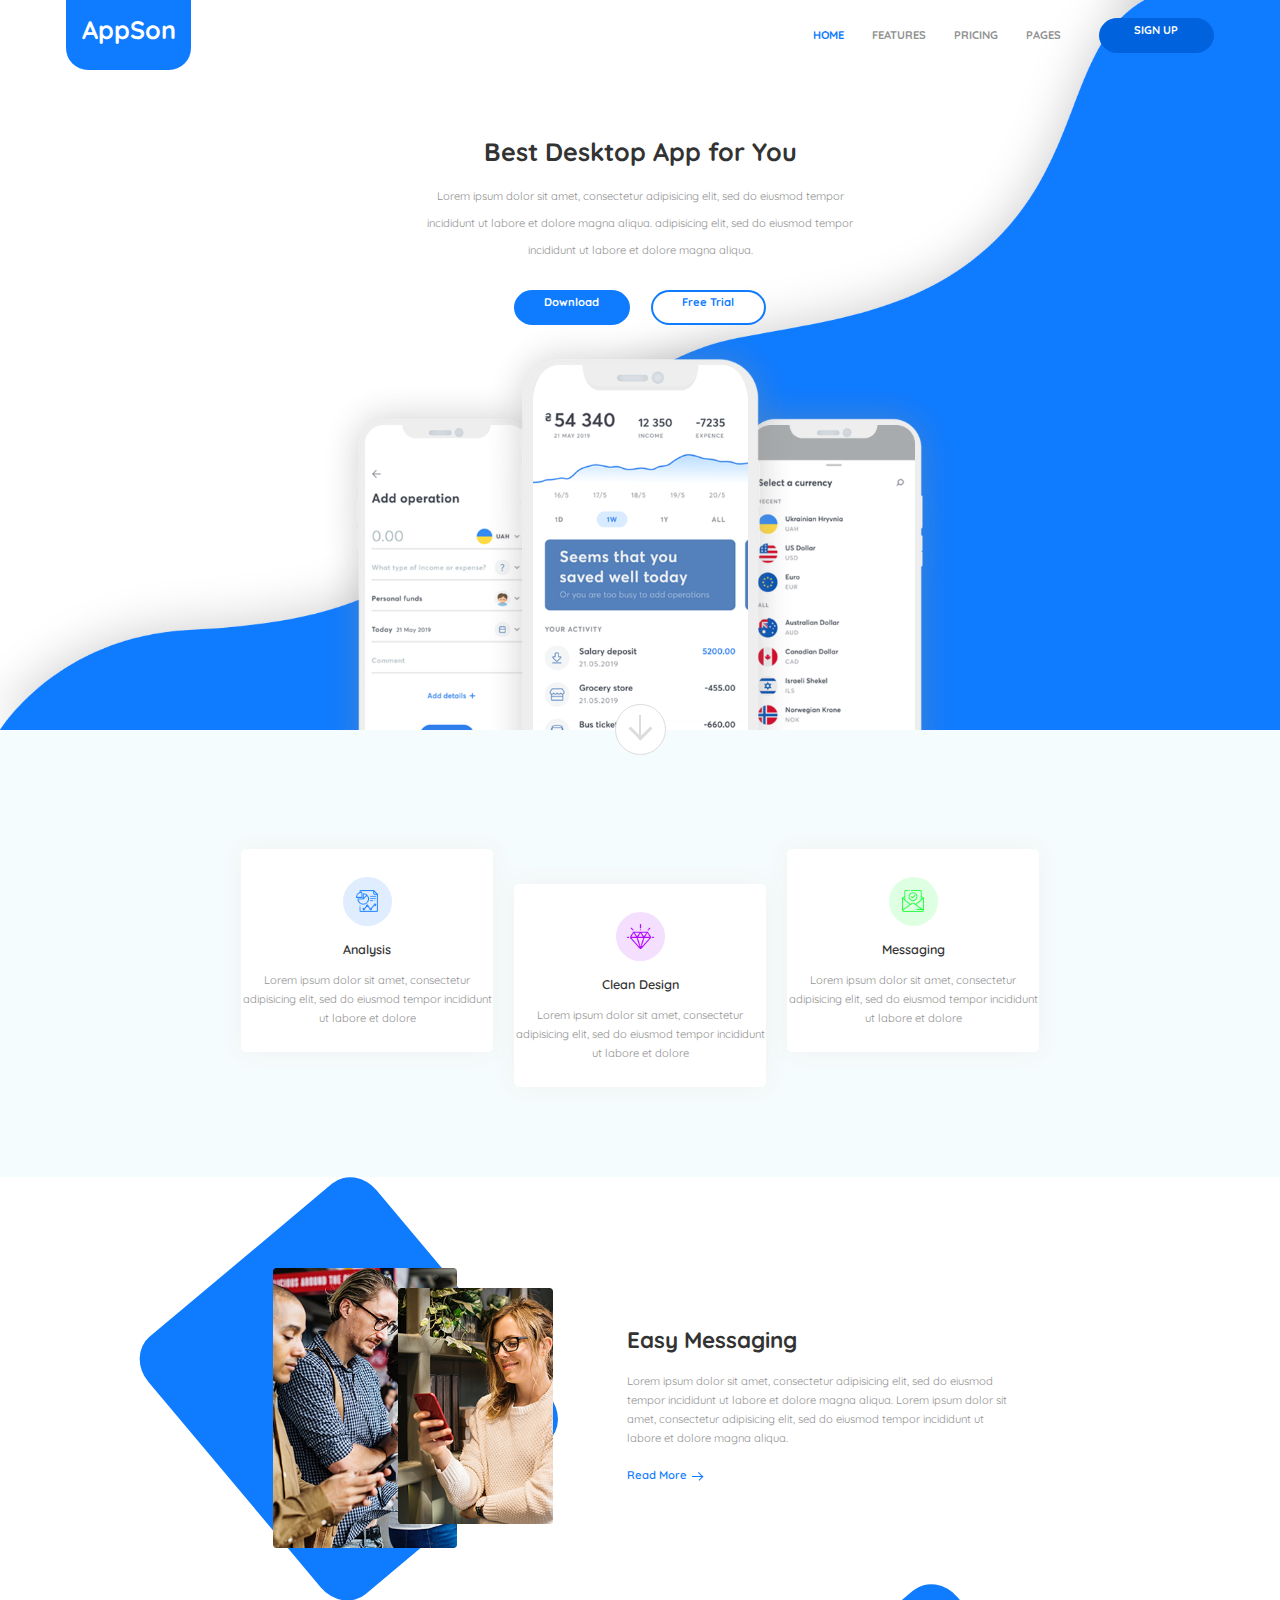
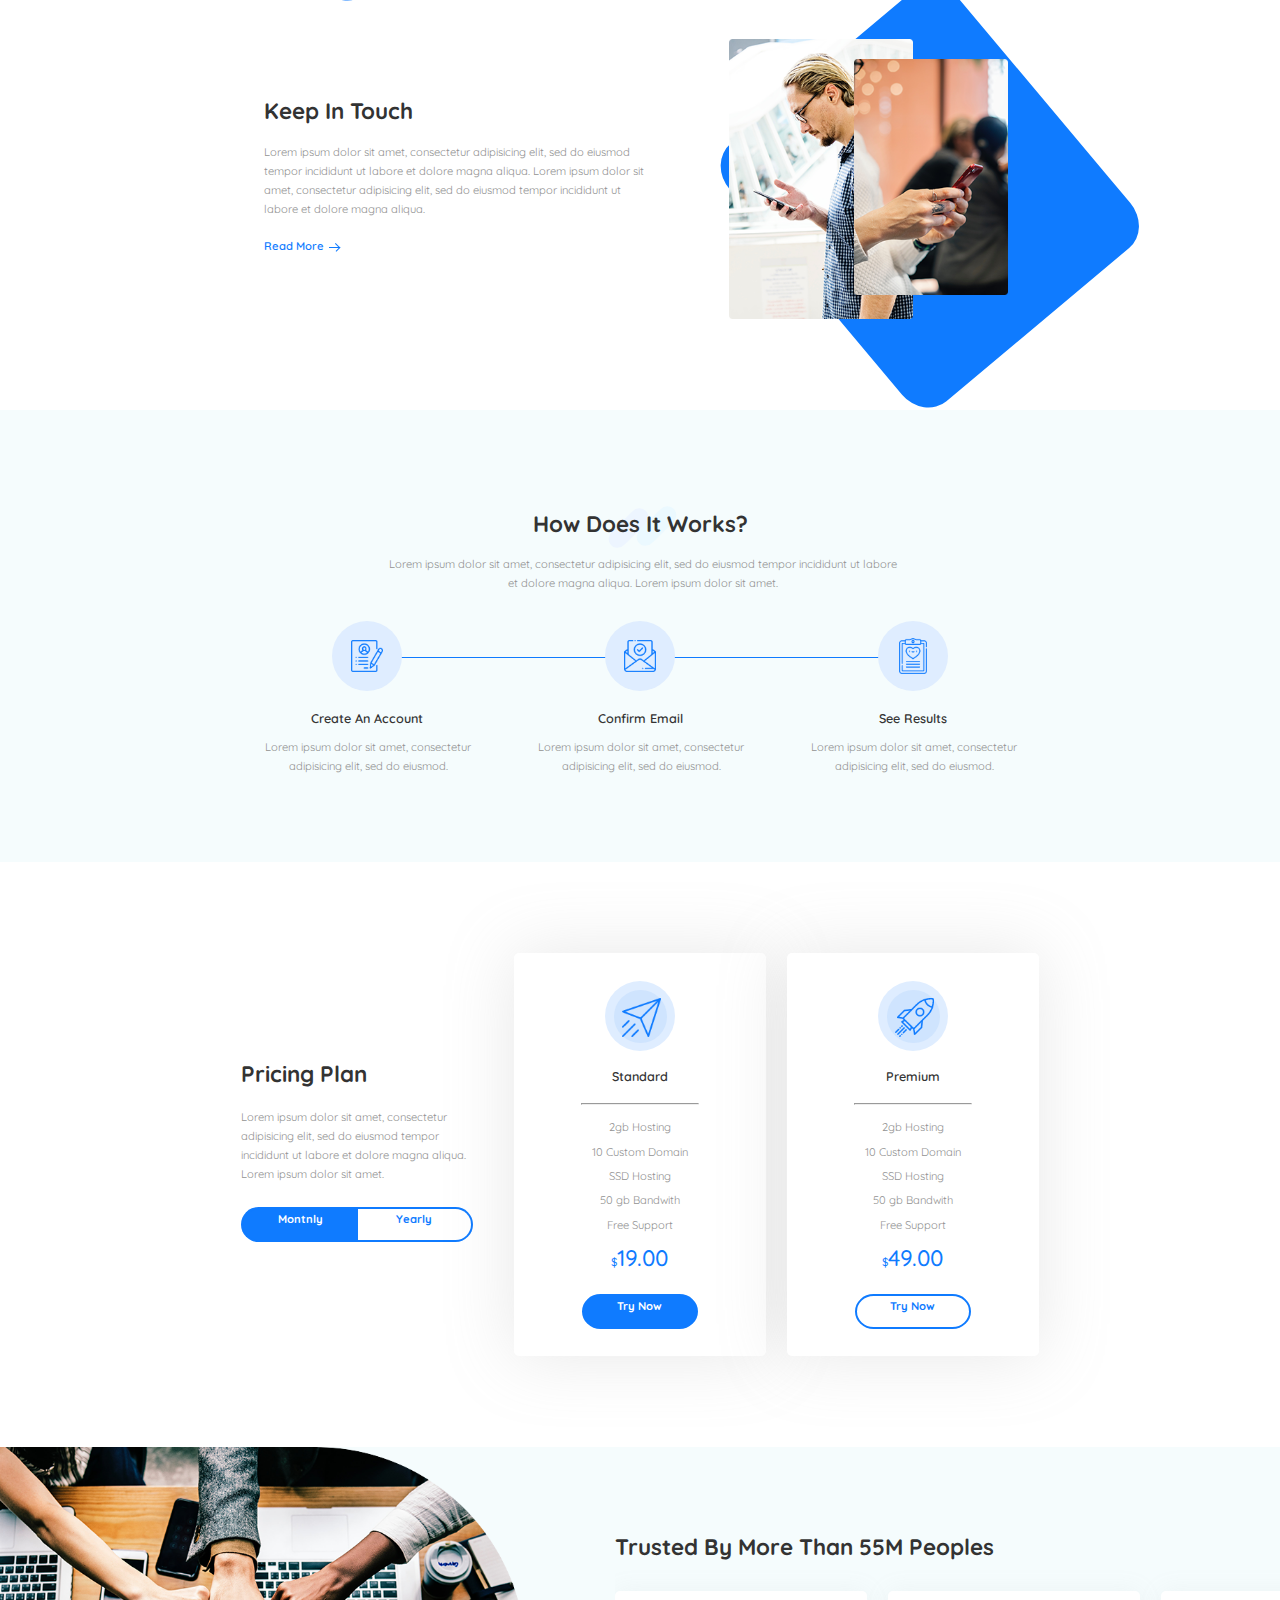
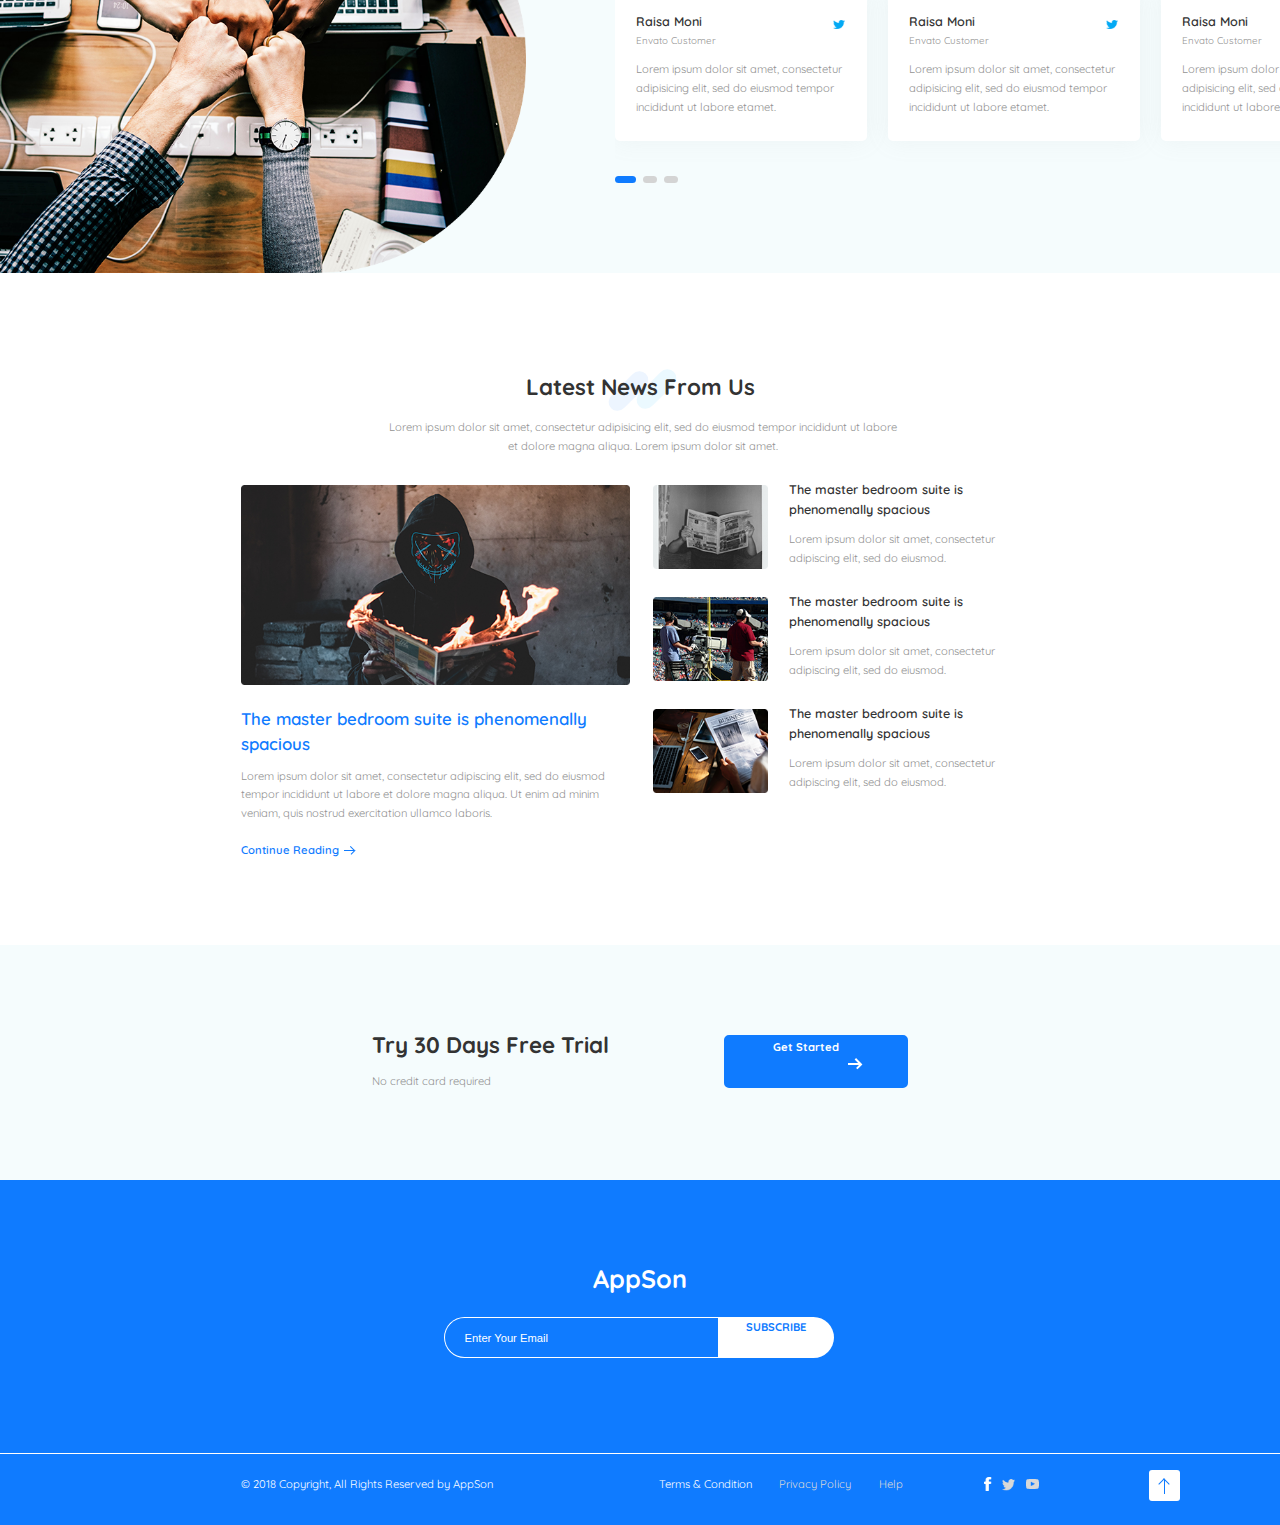
==== index.html @ 30187c16 "Исправил цвет активной ссылки в футере" ====
<!DOCTYPE html>
<html>
  <head>
    <meta charset="UTF-8">
    <title>AppSon</title>
    <meta name="viewport" content="width=device-width, initial-scale=1">
    <link href="https://fonts.googleapis.com/css?family=Quicksand&display=swap" rel="stylesheet">
    <link rel="stylesheet" type="text/css" href="./style/public/reset.css">
    <link rel="stylesheet" type="text/css" href="./style/public/btn.css">
    <link rel="stylesheet" type="text/css" href="./style/public/homepage.css">
  </head>
  <body>
    <div class="main-content">

      <nav class="m-menu">
        <a class="close-m-menu">&times;</a>
        <a class="m-menu-item" href="#top">Home</a>
        <a class="m-menu-item" href="#features">Features</a>
        <a class="m-menu-item" href="#pricing">Pricing</a>
        <a class="m-menu-item" href="./pages/right-sidebar-blog.html">Pages</a>
        <button class="btn btn_fill btn_dark">SIGN UP</button>
      </nav>

      <header class="page-header">
        <a name="top"></a>

        <section class="header-top">
          <div class="logo">
            <span class="logo__text">AppSon</span>
          </div>

          <div class="menu-wrapper">
            <nav class='menu'>
              <a href="#top" class="menu-item menu-item_active">Home</a>
              <a href="#features" class="menu-item">Features</a>
              <a href="#pricing" class="menu-item">Pricing</a>
              <a href="./pages/right-sidebar-blog.html" class="menu-item">Pages</a>
            </nav>
    
            <button class="btn btn_fill btn_dark">SIGN UP</button>
          </div>

          <a href="#" class="m-menu-link"><span class="menu-burger"></span></a>
        </section>

        <div class="header-content">
          <h2>Best Desktop App for You</h2>
          <p>
            Lorem ipsum dolor sit amet, consectetur adipisicing elit, sed do eiusmod tempor 
            incididunt ut labore et dolore magna aliqua. adipisicing elit, sed do eiusmod 
            tempor incididunt ut labore et dolore magna aliqua.
          </p>
          <div class="btn-wrapper">
            <button class="btn btn_fill">Download</button>
            <button class="btn">Free Trial</button>
          </div>
         
        </div>

        <div class="device-wrapper">
          <div class="device device-left">
            <div class="device-screen device-screen-left">
            </div>
          </div>

          <div class="device device-center">
            <div class="device-screen device-screen-center">
            </div>
          </div>
          
          <div class="device device-right">
            <div class="device-screen device-screen-right">
            </div>
          </div>
        </div>

        <div class="next-section-btn">
          <a href="#next-section">
            <div class="arrow"></div>
            <div class="arrow-down"></div>
          </a>
        </div>
      </header>

      <main>
        <section class="features">
          <a name="features"></a>
          <a name="next-section"></a>
          <div class="content-align features-wrapper">

            <div class="feature-item">
              <span class="feature-item-icon feature-item_icon1"></span>
              <h2 class="feature-item_header">Analysis</h2>
              <p>Lorem ipsum dolor sit amet, consectetur adipisicing elit, 
                sed do eiusmod tempor incididunt ut labore et dolore</p>
            </div>
            
            <div class="feature-item feature-item_center">
              <span class="feature-item-icon feature-item_icon2"></span>
              <h2 class="feature-item_header">Clean Design</h2>
              <p>Lorem ipsum dolor sit amet, consectetur adipisicing elit, 
                sed do eiusmod tempor incididunt ut labore et dolore</p>
            </div>

            <div class="feature-item">
              <span class="feature-item-icon feature-item_icon3"></span>
              <h2 class="feature-item_header">Messaging</h2>
              <p>Lorem ipsum dolor sit amet, consectetur adipisicing elit, 
                sed do eiusmod tempor incididunt ut labore et dolore</p>
            </div>
          </div>
        </section>

        <section class="about">
          <div class="about-wrapper">
            <div class="article-wrapper article-wrapper_right">
              <div class="app-screens">
                <div class="app-screens_background app-screens_background_top"></div>
                <img src="./assets/img/place_image1.png" alt="image" class="app-screens-img-big">
                <img src="./assets/img/place_image2.png" alt="image" class="app-screens-img-small">
              </div>

              <article class="about-item">
                <header><h2>Easy Messaging</h2></header>

                <section>
                  <p>
                    Lorem ipsum dolor sit amet, consectetur adipisicing elit, 
                    sed do eiusmod tempor incididunt ut labore et dolore magna 
                    aliqua. Lorem ipsum dolor sit amet, consectetur adipisicing 
                    elit, sed do eiusmod tempor incididunt ut labore et dolore magna aliqua.
                  </p>
                </section>

                <footer>
                  <a href="#" class="link">Read More<span class="link__arrow"></span>
                  </a>
                </footer>
              </article>
            </div>

            <div class="article-wrapper article-wrapper_left">
              <div class="app-screens">
                <div class="app-screens_background app-screens_background_bottom"></div>
                <img src="./assets/img/place_image3.png" alt="image" class="app-screens-img-big">
                <img src="./assets/img/place_image4.png" alt="image" class="app-screens-img-small">
              </div>

              <article class="about-item">
                <header><h2>Keep In Touch</h2></header>

                <section>
                  <p>
                    Lorem ipsum dolor sit amet, consectetur adipisicing elit, 
                    sed do eiusmod tempor incididunt ut labore et dolore magna 
                    aliqua. Lorem ipsum dolor sit amet, consectetur adipisicing 
                    elit, sed do eiusmod tempor incididunt ut labore et dolore magna aliqua.
                  </p>
                </section>

                <footer>
                  <a href="#" class="link">Read More<span class="link__arrow"></span>
                  </a>
                </footer>
              </article>

            </div>
          </div>
        </section>

        <section class="instruction">
          <div class="content-align instruction-wrapper">

            <div class="section-title">
              <div class="section-title-background section-title-background_left"></div>
              <div class="section-title-background section-title-background_right"></div>
              <h2>How Does It Works?</h2>
              <p>
                Lorem ipsum dolor sit amet, consectetur adipisicing elit, 
                sed do eiusmod tempor incididunt ut labore et dolore magna aliqua. Lorem ipsum dolor sit amet.
              </p>
            </div>

            <div class="instruction-item-wrapper">
              <div class="instruction_horizontal-line"></div>

              <div class="instruction-item">
                <div class="instruction-item-icon instruction-item_icon1"></div>
                <h2 class="instruction-item_header">Create An Account</h2>
                <p>Lorem ipsum dolor sit amet, consectetur adipisicing elit, sed do eiusmod.</p>
              </div>

              <div class="instruction-item">
                <div class="instruction-item-icon instruction-item_icon2"></div>
                <h2 class="instruction-item_header">Confirm Email</h2>
                <p>Lorem ipsum dolor sit amet, consectetur adipisicing elit, sed do eiusmod.</p>
              </div>

              <div class="instruction-item">
                <div class="instruction-item-icon instruction-item_icon3"></div>
                <h2 class="instruction-item_header">See Results</h2>
                <p>Lorem ipsum dolor sit amet, consectetur adipisicing elit, sed do eiusmod.</p>
              </div>
            </div>

          </div>
        </section>

        <section class="pricing">
          <a name="pricing"></a>
          <div class="content-align pricing-wrapper">
            
            <div class="pricing-plan">
              <h2>Pricing Plan</h2>
              <p>
                Lorem ipsum dolor sit amet, consectetur adipisicing elit, 
                sed do eiusmod tempor incididunt ut labore et dolore magna aliqua. 
                Lorem ipsum dolor sit amet.
              </p>
              <div class="pricing-plan__btn-wrapper">
              <button class="btn btn_fill pricing-plan__btn-left">Montnly</button>
              <button class="btn pricing-plan__btn-right">Yearly</button>
              </div>
            </div>

            <article class="pricing-card">
              <header class="pricing-card__wrapper">
                <div class="pricing-card__icon-wrapper">
                  <div class="pricing-card__icon pricing-card__icon_big"></div>
                  <div class="pricing-card__icon pricing-card__icon_small"></div>
                  <img src="./assets/img/pricing-icon1.png" alt="Standard" class="pricing-card__icon-img">
                </div>
  
                <h2>Standard</h2>
              </header>

              <hr class="pricing-card__horizontal">

              <section class="pricing-card__wrapper">
                <ul class="pricing-card__service">
                  <li>2gb Hosting</li>
                  <li>10 Custom Domain</li>
                  <li>SSD Hosting</li>
                  <li>50 gb Bandwith</li>
                  <li>Free Support</li>
                </ul>
  
                <div class="pricing-card__wrapper_buy">
                  <span class="price"><span class="currency">$</span>19.00</span>
  
                  <button class="btn btn_fill">Try Now</button>
                </div>
              </section>
            </article>

            <article class="pricing-card">
              <header class="pricing-card__wrapper">
                <div class="pricing-card__icon-wrapper">
                  <div class="pricing-card__icon pricing-card__icon_big"></div>
                  <div class="pricing-card__icon pricing-card__icon_small"></div>
                  <img src="./assets/img/pricing-icon2.png" alt="premium" class="pricing-card__icon-img">
                </div>
  
                <h2>Premium</h2>
              </header>

              <hr class="pricing-card__horizontal">

              <section class="pricing-card__wrapper">
                <ul class="pricing-card__service">
                  <li>2gb Hosting</li>
                  <li>10 Custom Domain</li>
                  <li>SSD Hosting</li>
                  <li>50 gb Bandwith</li>
                  <li>Free Support</li>
                </ul>
  
                <div class="pricing-card__wrapper_buy">
                  <span class="price"><span class="currency">$</span>49.00</span>
  
                  <button class="btn">Try Now</button>
                </div>
              </section>
              
            </article>

          </div>
        </section>


        <section class="testimonials">
          <img src="./assets/img/testimonials-img.png" alt="place-image" class="testimonials__img">
          <div class="testimonials-wrapper">
            
            <h2 class="testimonials__header">Trusted By More Than 55M Peoples</h2>
            
            <div class="testimonials__review">
              <div class="review-item">
                <img src="./assets/img/Twitter_icon.png" alt="twitter" class="review-item__icon">
                <h3 class="review-item__header">Raisa Moni</h3>
                <span class="review-item__sub-header">Envato Customer</span>
                <p>
                  Lorem ipsum dolor sit amet, consectetur adipisicing elit, 
                  sed do eiusmod tempor incididunt ut labore etamet.
                </p>
              </div>

              <div class="review-item">
                <img src="./assets/img/Twitter_icon.png" alt="twitter" class="review-item__icon">
                <h3 class="review-item__header">Raisa Moni</h3>
                <span class="review-item__sub-header">Envato Customer</span>
                <p>
                  Lorem ipsum dolor sit amet, consectetur adipisicing elit, 
                  sed do eiusmod tempor incididunt ut labore etamet.
                </p>
              </div>

              <div class="review-item">
                <img src="./assets/img/Twitter_icon.png" alt="twitter" class="review-item__icon">
                <h3 class="review-item__header">Raisa Moni</h3>
                <span class="review-item__sub-header">Envato Customer</span>
                <p>
                  Lorem ipsum dolor sit amet, consectetur adipisicing elit, 
                  sed do eiusmod tempor incididunt ut labore etamet.
                </p>
              </div>

            </div>

            <div class="testimonials__pagination">
              <a href="#" class="pagination-item pagination-item_active"></a>
              <a href="#" class="pagination-item"></a>
              <a href="#" class="pagination-item"></a>
            </div>
          </div>
        </section>
        
        <section class="lastest-news">
          <a name="lastest-news"></a>
          <div class="content-align lastest-news__wrapper">
            <div class="section-title">
              <div class="section-title-background section-title-background_left"></div>
              <div class="section-title-background section-title-background_right"></div>
              <h2>Latest News From Us</h2>
              <p>
                Lorem ipsum dolor sit amet, consectetur adipisicing elit, sed do 
                eiusmod tempor incididunt ut labore et dolore magna aliqua. 
                Lorem ipsum dolor sit amet.
              </p>
            </div>

            <div class="posts">
              <div class="posts__main">
                <article class="post post_big">
                  <img src="./assets/img/homepage-post-1.png" alt="post-image" class="post__preview-big">

                  <header class="post__header post__header_big ">
                    <h2>The master bedroom suite is phenomenally
                      spacious</h2>
                  </header>

                  <section class="post__main-content">
                    <p>
                      Lorem ipsum dolor sit amet, consectetur adipiscing elit, sed do 
                      eiusmod tempor incididunt ut labore et dolore magna aliqua. 
                      Ut enim ad minim veniam, quis nostrud exercitation ullamco laboris.
                    </p>
                  </section>
                  
                  <footer>
                    <a href="#" class="link">
                      Continue Reading
                      <span class="link__arrow"></span>
                    </a>
                  </footer>
                </article>
              </div>

              <div class="posts__side">
                <article class="post post_small">
                  <img src="./assets/img/homepage-post-2.png" alt="post-image" class="post__preview">

                  <div class="post__text-wrapper">
                    <header class="post__header">
                      <h2 class="post__header">The master bedroom suite is phenomenally
                        spacious</h2>
                    </header>
  
                    <section class="post__main-content">
                      <p>
                        Lorem ipsum dolor sit amet, consectetur adipiscing elit, sed do eiusmod.
                      </p>
                    </section>
                  </div>
                </article>
                
                <article class="post post_small">
                  <img src="./assets/img/homepage-post-3.png" alt="post-image" class="post__preview">

                  <div class="post__text-wrapper">
                    <header class="post__header">
                      <h2 class="post__header">The master bedroom suite is phenomenally
                        spacious</h2>
                    </header>
  
                    <section class="post__main-content">
                      <p>
                        Lorem ipsum dolor sit amet, consectetur adipiscing elit, sed do eiusmod.
                      </p>
                    </section>
                  </div>
                </article>

                <article class="post post_small">
                  <img src="./assets/img/homepage-post-4.png" alt="post-image" class="post__preview">

                  <div class="post__text-wrapper">
                    <header class="post__header">
                      <h2 class="post__header">The master bedroom suite is phenomenally
                        spacious</h2>
                    </header>
  
                    <section class="post__main-content">
                      <p>
                        Lorem ipsum dolor sit amet, consectetur adipiscing elit, sed do eiusmod.
                      </p>
                    </section>
                  </div>
                </article>
              </div>

            </div>
          </div>
        </section>

        <section class="free-trial">
          <div class="content-align free-trial__wrapper">
            <div class="text-content">
              <h2>Try 30 Days Free Trial</h2>
              <span>No credit card required</span>
            </div>

            <button class="btn btn_fill btn_rectangle">
              <a href="#" class="link link_white">
                Get Started
                <span class="link__arrow link__arrow_white"></span>
              </a>
            </button>
          </div>
        </section>
      </main>

      <div class="page-footer">
        <div class="content-align page-footer__wrapper">
          <div class="logo">AppSon</div>
        
          <form action="mailto:vlad@htmlbook.ru" enctype="text/plain" method="post" name="subscribe" class="subscribe">
            <input type="text" class="subscribe__email" placeholder="Enter Your Email">
            <button class="btn subscribe__btn">SUBSCRIBE</button>
          </form>         
        </div>
      </div>

      <footer class="footer">
        <div class="content-align footer__wrapper">
          <div class="copyright__wrapper"><span class="copyright">© 2018 Copyright, All Rights Reserved by AppSon</span></div>
          <nav class="footer__nav">
            <a href="#" class="footer__nav-item footer__nav-item_active">Terms & Condition</a>
            <a href="#" class="footer__nav-item">Privacy Policy</a>
            <a href="./pages/FAQ.html" class="footer__nav-item">Help</a>
          </nav>
          <div class="social-media">
            <a href="https://www.facebook.com/" class="social-media__link social-media__link-fb" target="_blank"></a>
            <a href="https://twitter.com/" class="social-media__link social-media__link-tw" target="_blank"></a>
            <a href="http://www.youtube.com/" class="social-media__link social-media__link-yt" target="_blank"></a>
          </div>
        </div>
      </footer>

      <div class="scroll">
        <a href="#top">
          <div class="scroll__arrow"></div>
            <div class="scroll__arrow_top"></div>
        </a>
      </div>

    </div>

    <script src="./scripts/m-menu.js"></script>
  </body>
</html>
---- style/public/btn.css ----
.btn {
  display: flex;
  justify-content: center;
  width: 16.5rem;
  height: 5rem;
  border-radius: 16%/50%;
  border: 2px solid #0f7bff;
  color: #0f7bff;
  font-family: "Quicksand", sans-serif;
  font-size: 1.6rem;
  font-weight: 700;
  line-height: 2.7rem;
  background-color: #fff;
  cursor: pointer;
}
.btn_fill {
  background-color: #0f7bff;
  color: #ffffff;
}
.btn_dark {
  border-color: #0063dd;
  background-color: #0063dd;
}
.btn_rectangle {
  width: 26.3rem;
  height: 7.6rem;
  border-radius: 5px;
}
.btn:hover {
  opacity: 0.8;
}
.btn:active {
  opacity: 0.5;
}

/*# sourceMappingURL=btn.css.map */
---- style/public/homepage.css ----
html {
  font-size: 8px;
}

a {
  text-decoration: none;
}
a:hover {
  opacity: 0.8;
}
a:active {
  opacity: 0.5;
}

.main-content {
  position: relative;
  width: 100%;
  overflow: hidden;
  font-family: "Quicksand", sans-serif;
  font-size: 1.6rem;
  font-weight: 400;
  line-height: 2.7rem;
  color: #929292;
}

.content-wrapper {
  width: 1150px;
}

.page-header {
  position: relative;
  display: flex;
  flex-direction: column;
  align-items: center;
  height: 104.3rem;
  background-color: #f5fcfd;
  background: url(../../assets/img/Shape_1.png) no-repeat;
  background-size: cover;
}

.content-align {
  max-width: 114rem;
  width: 100%;
  margin: 0 auto;
}

.link {
  position: relative;
  color: #0f7bff;
  font-size: 1.6rem;
  font-weight: 600;
}
.link_white {
  font-weight: 700;
  color: #ffffff;
  margin-right: 3rem;
}
.link__arrow {
  display: block;
  position: absolute;
  top: 55%;
  right: -2.2rem;
  width: 1.5rem;
  height: 1px;
  background-color: #0f7bff;
}
.link__arrow:before {
  content: "";
  display: block;
  position: absolute;
  top: 0;
  right: 0;
  width: 0.8rem;
  height: 1px;
  background-color: #0f7bff;
  transform: rotate(-45deg);
  transform-origin: 100% 0%;
}
.link__arrow:after {
  content: "";
  display: block;
  position: absolute;
  top: 0;
  right: 0;
  width: 0.8rem;
  height: 1px;
  background-color: #0f7bff;
  transform: rotate(45deg);
  transform-origin: 100% 0%;
}
.link__arrow_white {
  top: 53%;
  right: -3.2rem;
  width: 1.9rem;
  height: 1.5px;
  background-color: #fff;
}
.link__arrow_white:before {
  width: 1rem;
  height: 1.5px;
  background-color: #fff;
}
.link__arrow_white:after {
  width: 1rem;
  height: 1.5px;
  background-color: #fff;
}
.link__arrow a:hover .arrow1,
.link__arrow a:hover .arrow1:before,
.link__arrow a:hover .arrow1:after {
  opacity: 0.8;
}

.section-title {
  position: relative;
  z-index: 0;
  max-width: 73.1rem;
  width: 100%;
  min-height: 12.6rem;
  height: 100%;
  text-align: center;
}
.section-title-background {
  position: absolute;
  z-index: -1;
  width: 7rem;
  height: 2.6rem;
  transform: rotate(-45deg);
  border-radius: 20%/50%;
}
.section-title-background_left {
  background-color: #edf5ff;
  top: 23%;
  left: 43%;
}
.section-title-background_right {
  background-color: #ebf9ff;
  top: 20%;
  right: 42%;
}
.section-title h2 {
  font-size: 3.2rem;
  font-weight: 700;
  line-height: 3.6rem;
  color: #333333;
  margin-top: 2.1rem;
  margin-bottom: 2.5rem;
}
.section-title p {
  width: 101%;
}

.next-section-btn {
  position: absolute;
  bottom: -3.5rem;
  width: 7rem;
  height: 7rem;
  border: 1px solid #dcdcdc;
  border-radius: 50%;
  background-color: #fff;
  z-index: 2;
}
.next-section-btn a {
  display: flex;
  flex-direction: column;
  justify-content: center;
  align-items: center;
}
.next-section-btn .arrow {
  width: 0.3rem;
  height: 3.7rem;
  background-color: #dcdcdc;
  position: relative;
  top: 10px;
}
.next-section-btn .arrow-down {
  position: relative;
  top: -10px;
  border: solid #dcdcdc;
  width: 2rem;
  height: 2rem;
  border-width: 0 3px 3px 0;
  transform: rotate(45deg);
  -webkit-transform: rotate(45deg);
}

.m-menu {
  position: fixed;
  z-index: 99;
  top: 0;
  right: 0;
  height: 100vh;
  width: 100vw;
  display: flex;
  flex-direction: column;
  justify-content: center;
  align-items: center;
  background: linear-gradient(to top, #0f7bff, #eeeeee);
  -webkit-transition: 0.2s;
  -o-transition: 0.2s;
  transition: 0.2s;
  -webkit-transform: translateX(100%);
  -ms-transform: translateX(100%);
  -o-transform: translateX(100%);
  transform: translateX(100%);
}
.m-menu-item {
  font-size: 3rem;
  margin-bottom: 2rem;
  color: #0f7bff;
}
.m-menu_active {
  -webkit-transform: translateX(0%);
  -ms-transform: translateX(0%);
  -o-transform: translateX(0%);
  transform: translateX(0%);
}

.close-m-menu {
  position: fixed;
  top: 10%;
  right: 10%;
  font-weight: bold;
  font-size: 3.6rem;
  color: #000;
}

.close-m-menu:hover {
  cursor: pointer;
}

.m-menu-link {
  display: none;
  position: relative;
  width: 50px;
  height: 50px;
}

.menu-burger {
  position: absolute;
  top: 50%;
  left: 50%;
  margin-top: -1px;
  margin-left: -10px;
  width: 20px;
  height: 2px;
  background-color: #0f7bff;
}
.menu-burger::before, .menu-burger::after {
  position: absolute;
  top: 50%;
  left: 50%;
  margin-top: -1px;
  margin-left: -10px;
  width: 20px;
  height: 2px;
  background-color: #0f7bff;
}
.menu-burger::before {
  content: "";
  transform: translateY(-5px);
}
.menu-burger::after {
  content: "";
  transform: translateY(5px);
}

.scroll {
  position: absolute;
  bottom: 0.5%;
  right: 7.8%;
  width: 4.5rem;
  height: 4.5rem;
  background-color: #fff;
  border-radius: 3px;
}
.scroll a {
  display: flex;
  flex-direction: column;
  justify-content: center;
  align-items: center;
}
.scroll__arrow {
  width: 0.2rem;
  height: 2rem;
  background-color: #dcdcdc;
  position: relative;
  top: 1.5rem;
  background-color: #0f7bff;
}
.scroll__arrow_top {
  position: relative;
  top: -0.5rem;
  border: 1px solid #0f7bff;
  width: 1rem;
  height: 1rem;
  border-width: 0 0.2rem 0.2rem 0;
  transform: rotate(225deg);
  -webkit-transform: rotate(225deg);
}

.header-top {
  display: flex;
  justify-content: space-between;
  align-items: center;
  max-width: 164rem;
  width: 100%;
  height: 10rem;
}
.header-top .logo {
  box-sizing: border-box;
  width: 17.9rem;
  height: 10rem;
  border-radius: 0 0 22px 22px;
  background-color: #0f7bff;
  text-align: center;
  padding-top: 3.2rem;
}
.header-top .logo__text {
  font-size: 3.6rem;
  font-weight: 700;
  line-height: 2.4rem;
  color: #feffff;
}
.header-top .menu {
  display: flex;
  justify-content: space-between;
  width: 35.3rem;
}
.header-top .menu-wrapper {
  display: flex;
  justify-content: space-between;
  align-items: center;
  width: 57.3rem;
  text-transform: uppercase;
}
.header-top .menu-item {
  margin-right: 4rem;
  font-weight: 700;
  line-height: 27px;
  color: #929292;
}
.header-top .menu-item_active {
  color: #0f7bff;
}
.header-top .menu-item:hover {
  border-bottom: 2px solid #0f7bff;
}
.header-top .menu-item:active {
  color: #0f7bff;
}
.header-content {
  margin-top: 10.6rem;
  width: 61.1rem;
  height: 22.3rem;
  text-align: center;
}
.header-content h2 {
  font-size: 3.6rem;
  font-weight: 700;
  color: #333333;
  line-height: 2.4rem;
}
.header-content p {
  margin: 3.2rem 0 3.7rem;
  color: #929292;
  line-height: 27px;
}
.header-content .btn-wrapper {
  display: flex;
  width: 36rem;
  margin: 0 auto;
}
.header-content button:first-child {
  margin-right: 3rem;
}

.device {
  width: 35.8rem;
  height: 49.6rem;
  background-color: transparent;
  background-repeat: no-repeat;
  background-size: cover;
}
.device-wrapper {
  position: relative;
  display: flex;
  justify-content: center;
  align-items: flex-end;
  height: 53.5rem;
  display: flex;
  width: 90rem;
  margin-top: 8rem;
}
.device-left {
  background-image: url(../../assets/img/device-small.png);
  position: absolute;
  bottom: 0;
  left: -0.6rem;
}
.device-center {
  width: 44.5rem;
  height: 109%;
  z-index: 2;
  background-image: url(../../assets/img/device.png);
}
.device-right {
  background-image: url(../../assets/img/device-small.png);
  position: absolute;
  bottom: 0;
  right: -0.6rem;
}
.device-screen {
  width: 100%;
  height: 100%;
  background-repeat: no-repeat;
  background-position: 50% 6rem;
  background-size: 65%;
}
.device-screen-left {
  background-image: url(../../assets/img/Place_screen-small-left.png);
}
.device-screen-center {
  background-image: url(../../assets/img/Place_Your_screen-center.png);
  background-size: 69%;
}
.device-screen-right {
  background-image: url(../../assets/img/Place_your_screen-rigth.png);
}

.features {
  height: 63rem;
  background-color: #f5fcfd;
  border: solid transparent;
}
.features-wrapper {
  display: flex;
  justify-content: space-between;
  align-items: flex-start;
  height: 34rem;
  margin-top: 16.5rem;
  margin-bottom: 13rem;
}
.features .feature-item {
  display: flex;
  flex-direction: column;
  align-items: center;
  width: 36rem;
  height: 29rem;
  box-shadow: 0 0 25px #f0f0f0;
  border-radius: 5px;
  background-color: #ffffff;
  text-align: center;
}
.features .feature-item-icon {
  width: 7rem;
  height: 7rem;
  margin-top: 4rem;
  margin-bottom: 2rem;
  border-radius: 50%;
  background-size: 45%;
  background-repeat: no-repeat;
  background-position: center;
}
.features .feature-item_icon1 {
  background-color: #dfedff;
  background-image: url(../../assets/img/feature-icon1.png);
}
.features .feature-item_icon2 {
  background-color: #f5dfff;
  background-image: url(../../assets/img/feature-icon2.png);
  background-size: 55%;
}
.features .feature-item_icon3 {
  background-color: #dfffe3;
  background-image: url(../../assets/img/feature-icon3.png);
}
.features .feature-item_header {
  margin-bottom: 1.8rem;
  font-weight: 600;
  font-size: 1.8rem;
  color: #333333;
  line-height: 2.7rem;
}
.features .feature-item_center {
  align-self: flex-end;
}

.about {
  height: 119rem;
  display: flex;
  align-items: center;
  justify-content: center;
}
.about-wrapper {
  display: flex;
  flex-direction: column;
  justify-content: space-between;
  width: 112.9rem;
  height: 93rem;
  margin-left: 39rem;
  margin-right: 40.1rem;
}
.about .article-wrapper {
  display: flex;
  justify-content: space-between;
  align-items: flex-start;
  width: 105rem;
  height: 40rem;
}
.about .article-wrapper_right {
  align-self: flex-end;
}
.about .article-wrapper_left {
  flex-direction: row-reverse;
  align-self: flex-start;
  width: 106.3rem;
}
.about .app-screens {
  position: relative;
  width: 39.9rem;
  height: 100%;
}
.about .app-screens-img-big {
  width: 26.3rem;
  height: 40rem;
}
.about .app-screens-img-small {
  position: absolute;
  top: 7%;
  right: 0;
  width: 22.1rem;
  height: 33.7rem;
}
.about .app-screens_background {
  position: absolute;
  z-index: -1;
  width: 48rem;
  height: 42.5rem;
  background-color: #0f7bff;
  transform: rotate(50deg);
  border-radius: 10%;
}
.about .app-screens_background_top {
  top: -10%;
  left: -33%;
}
.about .app-screens_background_bottom {
  bottom: -9%;
  right: -32%;
}
.about-item {
  display: flex;
  flex-direction: column;
  justify-content: space-between;
  align-items: flex-start;
  width: 54.4rem;
  height: 22.4rem;
  margin-top: 8.6rem;
}
.about-item h2 {
  color: #333333;
  font-size: 3.2rem;
  font-weight: 700;
  line-height: 3.6rem;
}

.instruction {
  box-sizing: border-box;
  height: 64.6rem;
  background-color: #f5fcfd;
  padding-top: 12.5rem;
}
.instruction-wrapper {
  display: flex;
  flex-direction: column;
  align-items: center;
}
.instruction-item {
  width: 29.6rem;
  height: 25.6rem;
  text-align: center;
}
.instruction-item-wrapper {
  position: relative;
  z-index: 0;
  display: flex;
  justify-content: space-between;
  margin-top: 4rem;
  width: 107.6rem;
}
.instruction-item_header {
  margin-bottom: 1.5rem;
  font-size: 1.8rem;
  font-weight: 600;
  line-height: 2.7rem;
  color: #333333;
}
.instruction-item p {
  width: 101%;
}
.instruction-item-icon {
  width: 10rem;
  height: 10rem;
  background-color: #dfedff;
  margin: 0 auto;
  border-radius: 50%;
  margin-bottom: 2.6rem;
  background-size: 45%;
  background-repeat: no-repeat;
  background-position: center;
}
.instruction-item_icon1 {
  background-image: url(../../assets/img/instruction-icon1.png);
}
.instruction-item_icon2 {
  background-image: url(../../assets/img/instruction-icon2.png);
}
.instruction-item_icon3 {
  background-image: url(../../assets/img/instruction-icon3.png);
  background-size: 40%;
}
.instruction_horizontal-line {
  position: absolute;
  z-index: -1;
  top: 20%;
  left: 18%;
  width: 69rem;
  border-top: 1px solid #0f7bff;
}

.pricing {
  box-sizing: border-box;
  height: 83.6rem;
  padding-top: 13rem;
}
.pricing-wrapper {
  display: flex;
  align-items: center;
}
.pricing-wrapper :last-child {
  margin-right: 0;
}
.pricing-plan {
  width: 33.1rem;
  height: 26.6rem;
  margin-right: 5.9rem;
}
.pricing-plan h2 {
  font-size: 3.2rem;
  font-weight: 700;
  line-height: 3.6rem;
  color: #333333;
  margin-bottom: 3rem;
}
.pricing-plan__btn-wrapper {
  display: flex;
  margin-top: 3.4rem;
}
.pricing-plan__btn-left {
  border-radius: 25px 0 0 25px;
  border-right: none;
  width: 16.7rem;
}
.pricing-plan__btn-right {
  border-radius: 0 25px 25px 0;
  border-left: none;
}
.pricing-card {
  display: flex;
  flex-direction: column;
  align-items: center;
  width: 36rem;
  height: 57.6rem;
  box-shadow: 0 0 68px rgba(165, 165, 165, 0.25);
  border-radius: 5px;
  background-color: #ffffff;
  margin-right: 3rem;
}
.pricing-card__wrapper {
  display: flex;
  flex-direction: column;
  justify-content: center;
  align-items: center;
}
.pricing-card__wrapper_buy {
  display: flex;
  flex-direction: column;
  justify-content: center;
  align-items: center;
}
.pricing-card__icon {
  position: absolute;
  top: 0;
  left: 0;
  background-color: #dfedff;
  border-radius: 50%;
}
.pricing-card__icon-wrapper {
  position: relative;
  width: 10rem;
  height: 10rem;
  margin-top: 4rem;
  margin-bottom: 2.2rem;
}
.pricing-card__icon-img {
  position: absolute;
  top: 24%;
  left: 25%;
  width: 5.5rem;
  height: 5.5rem;
}
.pricing-card__icon_big {
  width: 10rem;
  height: 10rem;
}
.pricing-card__icon_small {
  width: 7.5rem;
  height: 7.5rem;
  background-color: #cfe4fe;
  top: 13%;
  left: 13%;
}
.pricing-card h2 {
  font-size: 1.8rem;
  font-weight: 600;
  color: #333333;
  margin-bottom: 2.5rem;
}
.pricing-card__horizontal {
  width: 16.5rem;
  background-color: #e0e0e0;
  margin: 0;
  margin-bottom: 1.9rem;
}
.pricing-card__service {
  height: 16.6rem;
  display: flex;
  flex-direction: column;
  align-items: center;
  justify-content: space-between;
  margin-bottom: 1.7rem;
}
.pricing-card .price {
  margin-bottom: 2.6rem;
  font-size: 3.2rem;
  font-weight: 500;
  line-height: 3.6rem;
  color: #0f7bff;
}
.pricing-card .price .currency {
  font-size: 1.6rem;
  font-weight: 500;
}

.testimonials {
  display: flex;
  height: 60.8rem;
  background-color: #f5fcfd;
}
.testimonials__img {
  width: 75.2rem;
  height: 60.8rem;
}
.testimonials-wrapper {
  height: 37.8rem;
  margin-top: 12.5rem;
  margin-left: 12.7rem;
  overflow: hidden;
}
.testimonials__header {
  font-size: 3.2rem;
  font-weight: 700;
  line-height: 3.6rem;
  color: #333333;
  margin-bottom: 4.4rem;
}
.testimonials__review {
  width: 117.8rem;
  height: 21.5rem;
  display: flex;
}
.testimonials .review-item {
  position: relative;
  box-sizing: border-box;
  width: 36rem;
  height: 21.5rem;
  padding: 3rem 3rem;
  margin-right: 3rem;
  box-shadow: 0 0 25px rgba(165, 165, 165, 0.1);
  border-radius: 5px;
  background-color: #ffffff;
}
.testimonials .review-item__icon {
  position: absolute;
  top: 19%;
  right: 9%;
  width: 1.7rem;
  height: 1.3rem;
}
.testimonials .review-item__header {
  font-size: 1.8rem;
  font-weight: 600;
  color: #333333;
}
.testimonials .review-item__sub-header {
  font-size: 1.4rem;
  margin-bottom: 2.9rem;
}
.testimonials .review-item p {
  margin-top: 1.5rem;
}
.testimonials__pagination {
  display: flex;
  justify-content: space-between;
  align-items: center;
  width: 9rem;
  height: 1rem;
  margin-top: 5rem;
}
.testimonials__pagination .pagination-item {
  width: 2rem;
  height: 1rem;
  border-radius: 5px;
  background-color: #d4d4d4;
  cursor: pointer;
}
.testimonials__pagination .pagination-item_active {
  width: 3rem;
  background-color: #0f7bff;
}

.lastest-news {
  box-sizing: border-box;
  padding-top: 12.5rem;
  height: 96rem;
}
.lastest-news__wrapper {
  display: flex;
  flex-direction: column;
  align-items: center;
}

.posts {
  display: flex;
  justify-content: space-between;
  height: 53rem;
  width: 100%;
  margin-top: 4.2rem;
}
.posts__main {
  width: 55.6rem;
}
.posts__side {
  width: 55.2rem;
}

.post_big {
  display: flex;
  flex-direction: column;
  height: 100%;
}
.post__preview {
  width: 16.5rem;
  height: 12rem;
  margin-right: 3rem;
}
.post__preview-big {
  width: 55.5rem;
  height: 28.5rem;
}
.post__header {
  width: 101%;
  font-size: 1.8rem;
  font-weight: 600;
  line-height: 2.8rem;
  color: #333333;
}
.post__header_big {
  margin-top: 3rem;
  font-size: 2.4rem;
  font-weight: 600;
  line-height: 3.6rem;
  color: #0f7bff;
}
.post_small {
  height: 12rem;
  display: flex;
  justify-content: space-between;
  margin-bottom: 4rem;
}
.post__main-content {
  margin-top: 1.5rem;
  margin-bottom: 2.5rem;
}
.post__text-wrapper {
  margin-top: -0.7rem;
}

.free-trial {
  box-sizing: border-box;
  padding-top: 12.5rem;
  height: 33.6rem;
  background-color: #f5fcfd;
}
.free-trial__wrapper {
  display: flex;
  align-items: center;
  justify-content: center;
}
.free-trial .text-content {
  margin-right: 16.5rem;
}
.free-trial .text-content h2 {
  font-size: 3.2rem;
  font-weight: 700;
  line-height: 3.6rem;
  color: #333333;
  margin-bottom: 2rem;
}

.page-footer {
  position: relative;
  height: 38.9rem;
  background-color: #0f7bff;
}
.page-footer__wrapper {
  display: flex;
  flex-direction: column;
  align-items: center;
}
.page-footer__wrapper .logo {
  font-size: 3.6rem;
  font-weight: 700;
  line-height: 2.4rem;
  color: #fff;
  margin-top: 13rem;
  margin-bottom: 4.1rem;
}
.page-footer .subscribe {
  display: flex;
  align-items: center;
  width: 56rem;
  height: 6rem;
  margin-bottom: 13rem;
}
.page-footer .subscribe__email {
  flex-grow: 1;
  height: 5.6rem;
  border: 0.2rem solid #fff;
  border-right: none;
  border-radius: 50px 0 0 50px;
  background-color: transparent;
  padding: 0 5%;
  font-size: 1.6rem;
  font-weight: 400;
  line-height: 2.7rem;
  color: #fff;
}
.page-footer .subscribe__email::-webkit-input-placeholder {
  color: #fff;
}
.page-footer .subscribe__email::-moz-placeholder {
  color: #fff;
}
.page-footer .subscribe__btn {
  width: 16.8rem;
  height: 6.5rem;
  border-radius: 0 50px 50px 0;
  border-left: none;
  background-color: #fff;
  color: #0f7bff;
  text-transform: uppercase;
  font-weight: 700;
  font-size: 1.6rem;
  line-height: 2.7rem;
}
.page-footer .horiazontal-line {
  position: absolute;
  bottom: 9.5rem;
  width: 100%;
  background-color: #fff;
}

.footer {
  box-sizing: border-box;
  padding-top: 3rem;
  width: 100%;
  height: 10.3rem;
  border-top: 1px solid #fff;
  background-color: #0f7bff;
}
.footer__wrapper {
  display: flex;
  justify-content: space-between;
  align-items: center;
}
.footer .copyright {
  color: #fff;
  font-size: 1.6rem;
  font-weight: 400;
  line-height: 2.7rem;
}
.footer__nav {
  display: flex;
  justify-content: space-between;
  width: 34.8rem;
  margin-left: 12rem;
}
.footer__nav-item {
  color: #d8d8d8;
  font-size: 1.6rem;
  font-weight: 400;
  line-height: 2.7rem;
  cursor: pointer;
}
.footer__nav-item:hover {
  opacity: 1;
  color: #fff;
}
.footer__nav-item:active {
  opacity: 0.5;
  color: #fff;
}
.footer__nav-item_active {
  color: #fff;
}
.footer .social-media {
  display: flex;
  width: 7.8rem;
  height: 2rem;
}
.footer .social-media__link {
  width: 2.6rem;
  background-repeat: no-repeat;
  background-size: cover;
}
.footer .social-media__link-fb {
  background-image: url(../../assets/img/social-media.png);
}
.footer .social-media__link-tw {
  background-image: url(../../assets/img/social-media.png);
  background-position-x: 50%;
}
.footer .social-media__link-yt {
  background-image: url(../../assets/img/social-media.png);
  background-position-x: 100%;
}

@media only screen and (min-width: 1920px) {
  html {
    font-size: 10px;
  }
}
@media only screen and (min-width: 2560px) {
  html {
    font-size: 13.3px;
  }
}
@media only screen and (max-width: 1520px) {
  .page-header {
    box-sizing: border-box;
    padding: 0 4rem;
  }
}
@media only screen and (max-width: 1280px) {
  html {
    font-size: 7px;
  }
}
@media (max-width: 1024px) {
  html {
    font-size: 6px;
  }
}
@media only screen and (max-device-width: 1024px) {
  .page-header {
    height: 60rem;
    background-size: contain;
    background-position: right;
  }

  .device-wrapper {
    display: none;
  }

  .header-content p {
    color: #000000;
  }

  .next-section-btn .arrow-down {
    top: -4px;
  }

  .about .app-screens_background_top {
    left: -12%;
  }
  .about .app-screens_background_bottom {
    right: -12%;
  }

  .testimonials__img {
    width: 68.2rem;
  }
  .testimonials-wrapper {
    margin-left: 5.7rem;
  }

  .scroll {
    right: 2%;
  }
}
@media only screen and (max-device-width: 768px) {
  .page-header {
    background-image: none;
    height: 100%;
    box-sizing: border-box;
    padding-bottom: 4rem;
  }

  .header-content {
    width: 100%;
    height: 100%;
    max-width: 61.1rem;
    margin-top: 5rem;
  }
  .header-content p {
    color: #929292;
  }

  .header-top .menu-wrapper {
    display: none;
  }

  .m-menu-link {
    display: block;
  }

  .features {
    height: 100%;
  }
  .features-wrapper {
    width: 70%;
    height: 100%;
    flex-wrap: wrap;
    justify-content: space-around;
    margin: 8rem auto;
  }
  .features .feature-item {
    margin-bottom: 2rem;
  }
  .features .feature-item_center {
    align-self: auto;
  }

  .about {
    box-sizing: border-box;
    padding: 13rem 4rem 4rem;
    height: 100%;
  }
  .about-wrapper {
    height: 100%;
    margin: 0;
    align-items: center;
  }
  .about-item {
    width: 100%;
    max-width: 54.4rem;
  }
  .about .article-wrapper {
    flex-direction: column;
    align-items: center;
    height: 100%;
    width: 100%;
  }
  .about .article-wrapper:first-child {
    margin-bottom: 8rem;
  }

  .instruction {
    height: 100%;
    padding: 12.5rem 5rem 0;
  }
  .instruction-item-wrapper {
    flex-direction: column;
    align-items: center;
  }
  .instruction_horizontal-line {
    width: 1px;
    height: 60rem;
    top: 0%;
    left: 50%;
    border-top: none;
    border-left: 1px solid #0f7bff;
  }
  .instruction-item {
    margin-bottom: 2rem;
  }

  .pricing {
    height: 100%;
    padding: 8rem 5rem 5rem;
  }
  .pricing-wrapper {
    flex-direction: column;
  }
  .pricing-plan {
    margin-right: 0;
    margin-bottom: 3rem;
  }
  .pricing-card {
    margin-right: 0;
    margin-bottom: 3rem;
    flex-direction: row;
    justify-content: flex-start;
    width: 100%;
    max-width: 58rem;
    min-width: 40rem;
    height: 100%;
  }
  .pricing-card__horizontal {
    height: 16.5rem;
    width: 1px;
  }
  .pricing-card__wrapper:first-child {
    margin: 0 5rem;
  }
  .pricing-card__wrapper:last-child {
    width: 100%;
  }
  .pricing-card__wrapper_buy {
    display: flex;
    flex-direction: row;
    justify-content: space-around;
    align-items: baseline;
    width: 90%;
  }
  .pricing-card__service {
    margin-top: 3rem;
  }

  .testimonials {
    box-sizing: border-box;
    padding-top: 5rem;
    height: 100%;
  }
  .testimonials__img {
    display: none;
  }
  .testimonials-wrapper {
    margin: 0;
    width: 100%;
    height: 100%;
    display: flex;
    flex-direction: column;
    align-items: center;
  }
  .testimonials__header {
    margin-left: 4rem;
    margin-right: 4rem;
    text-align: center;
  }

  .lastest-news {
    height: 100%;
    padding: 5rem 4rem 0;
  }

  .posts {
    flex-direction: column;
    align-items: center;
    height: 100%;
  }
  .posts__main {
    margin-bottom: 4rem;
    max-width: 55.6rem;
    width: 100%;
  }
  .posts__side {
    max-width: 55.2rem;
    width: 100%;
  }

  .post__preview-big {
    max-width: 55.2rem;
    width: 100%;
    height: auto;
  }
  .post_small {
    min-width: 40rem;
    height: 100%;
  }

  .free-trial {
    padding: 5rem 4rem 0;
  }
  .free-trial__wrapper {
    height: 100%;
    flex-direction: column;
    align-items: center;
  }
  .free-trial .text-content {
    margin: 0;
    margin-bottom: 4rem;
  }

  .scroll {
    bottom: 1.5%;
  }

  .page-footer {
    box-sizing: border-box;
    padding: 5rem 4rem 7rem;
    height: 100%;
  }
  .page-footer .logo {
    margin-top: 0;
  }
  .page-footer .subscribe {
    max-width: 56rem;
    width: 100%;
    margin-bottom: 0;
  }
  .page-footer .horiazontal-line {
    bottom: 15%;
  }

  .footer {
    padding: 3rem 2rem;
    margin: 0;
  }
  .footer__wrapper {
    height: 100%;
  }
  .footer__nav {
    margin-left: 3rem;
    margin-right: 3rem;
  }
  .footer .copyright__wrapper {
    width: 40%;
  }
}
@media only screen and (max-width: 380px) {
  .pricing-card__wrapper_buy {
    flex-direction: column;
    justify-content: center;
    align-items: center;
  }

  .about .app-screens_background {
    width: 40rem;
    height: 35.5rem;
  }
  .about .app-screens_background_top {
    left: 0%;
    top: auto;
  }
  .about .app-screens_background_bottom {
    right: 0%;
    bottom: auto;
  }
}

/*# sourceMappingURL=homepage.css.map */
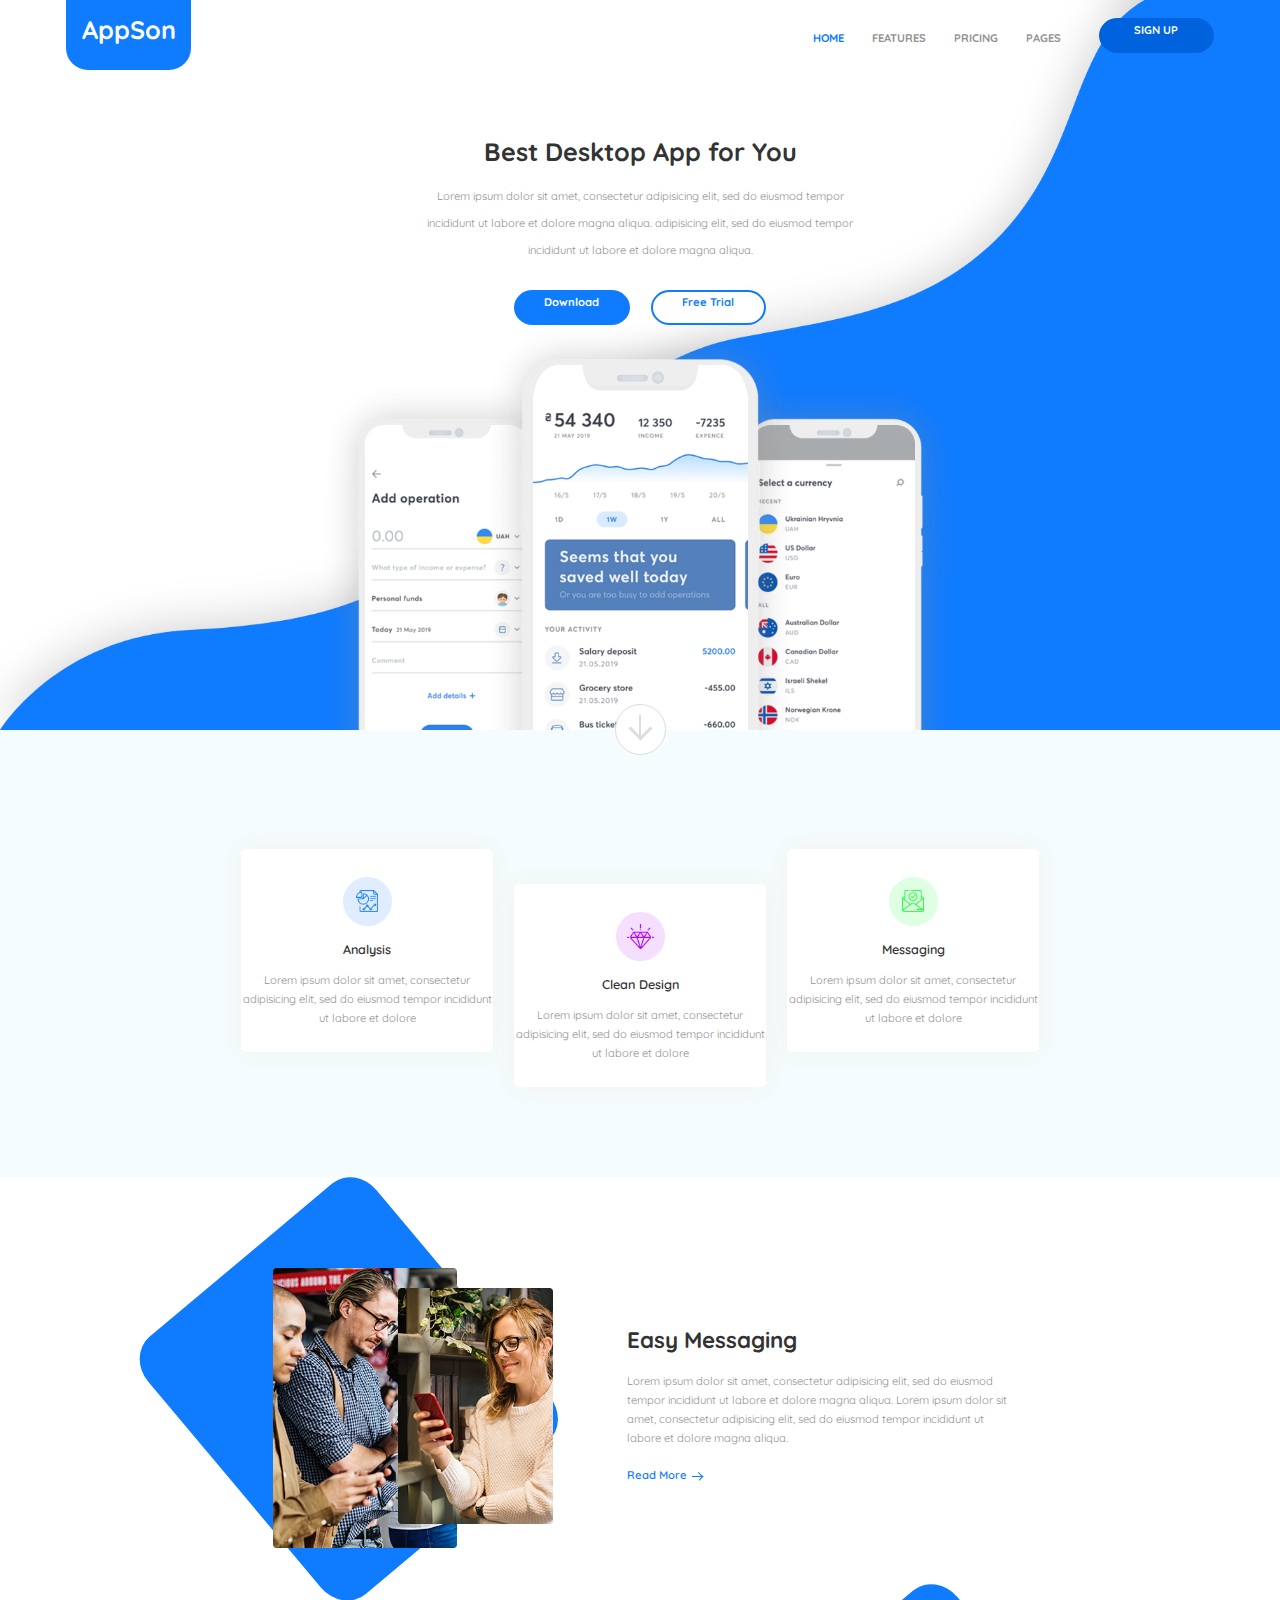
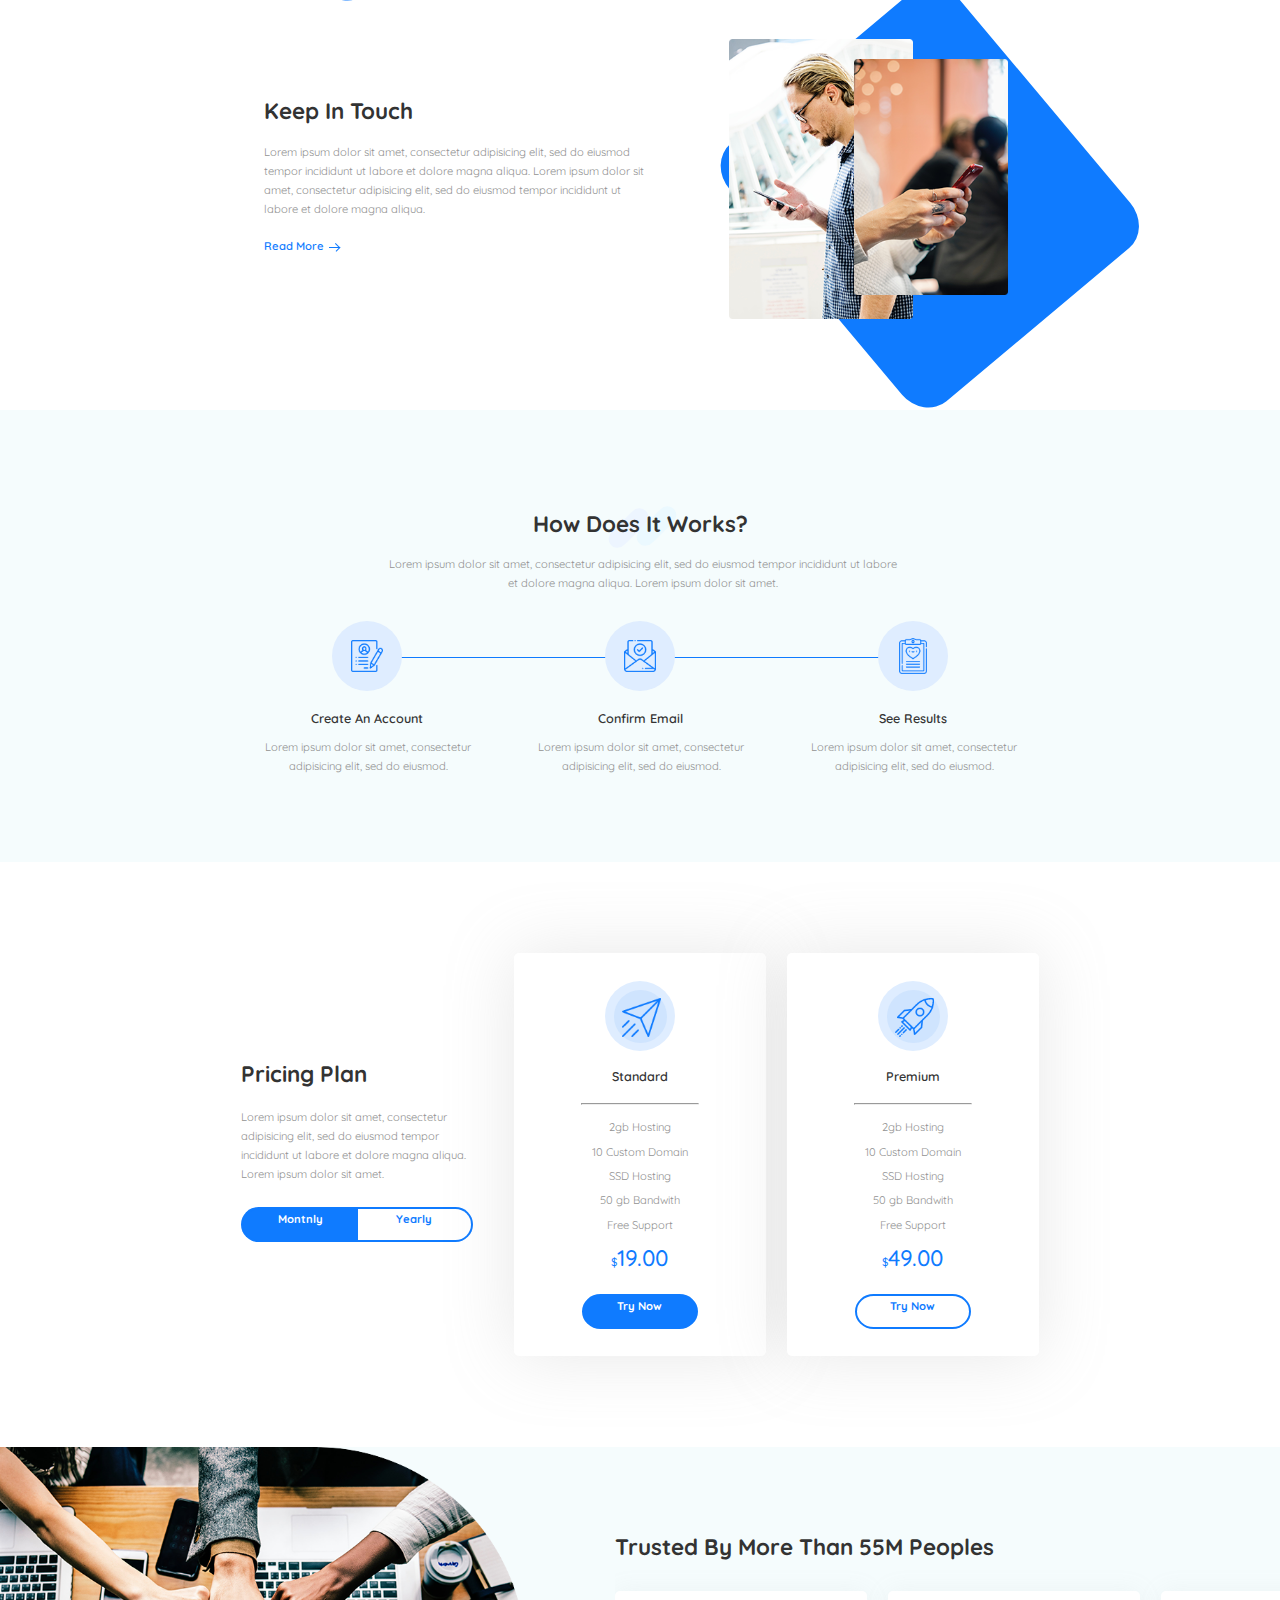
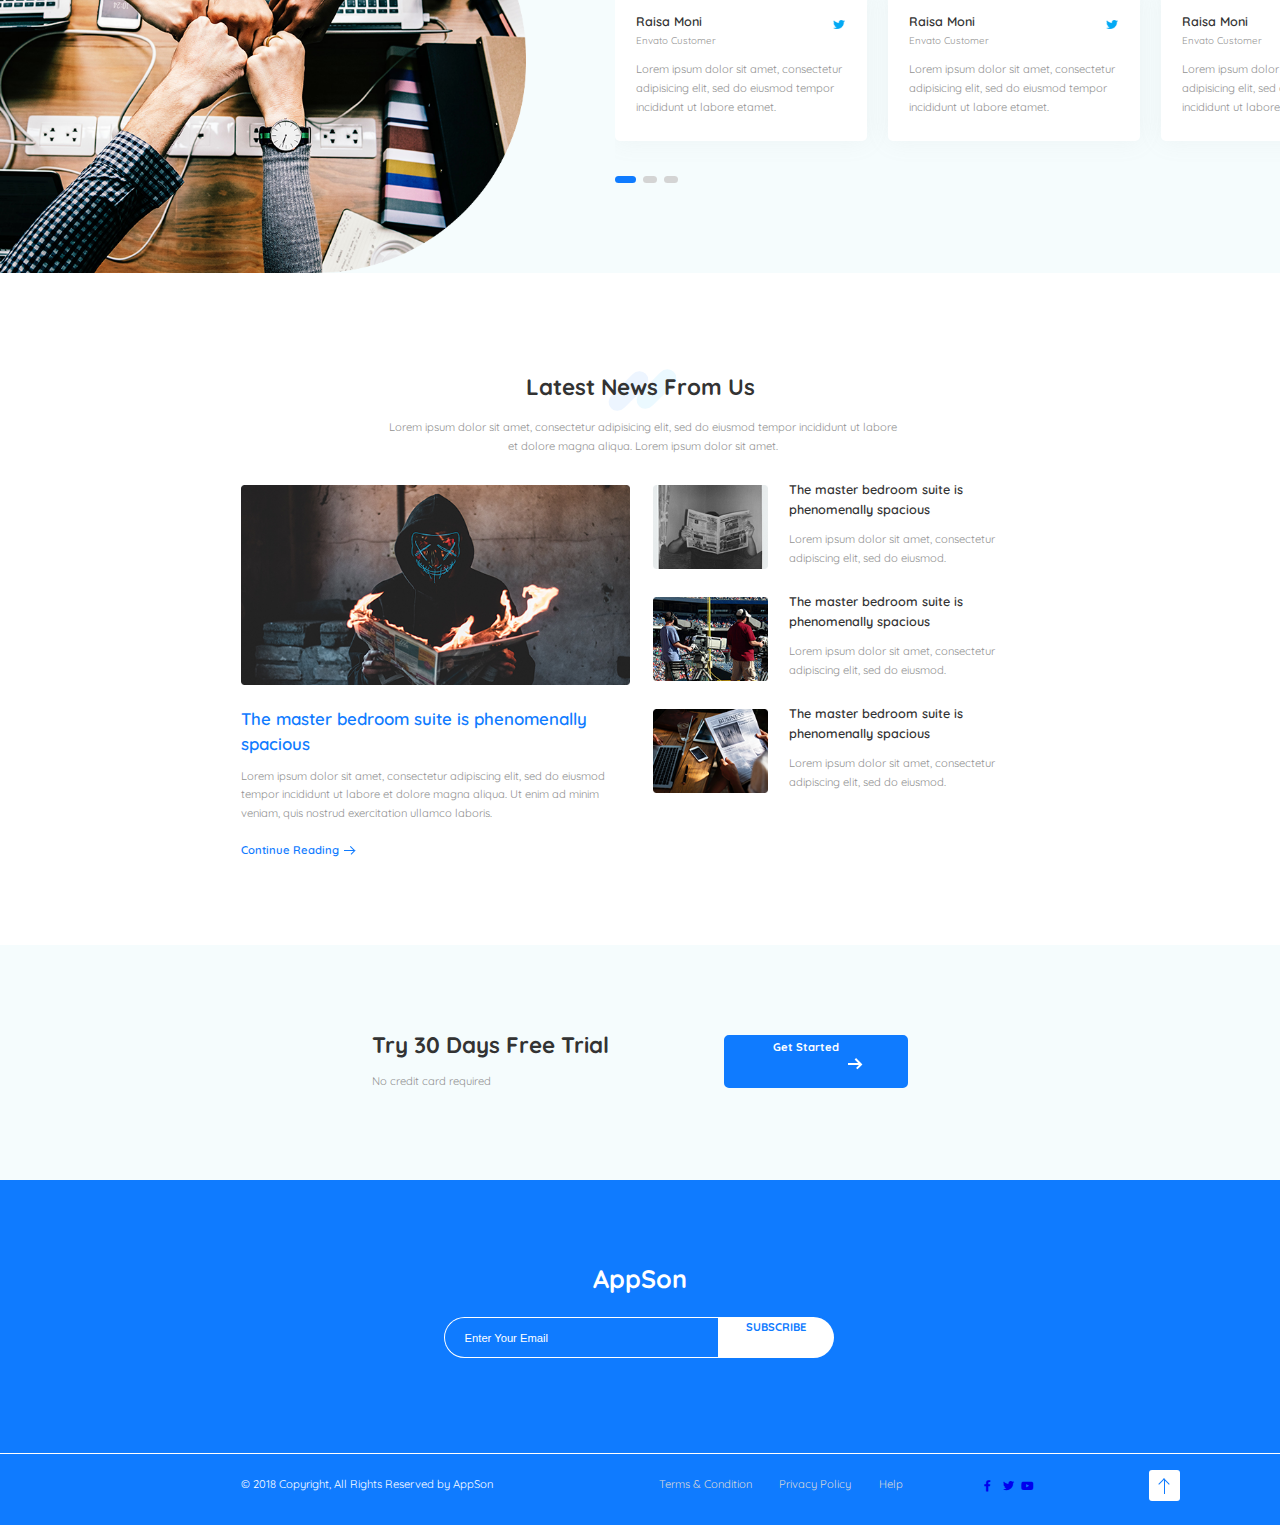
==== commit 3dd86fb9: "подключил в social media иконки из font-awesom" ====
--- a/index.html
+++ b/index.html
@@ -5,6 +5,7 @@
     <title>AppSon</title>
     <meta name="viewport" content="width=device-width, initial-scale=1">
     <link href="https://fonts.googleapis.com/css?family=Quicksand&display=swap" rel="stylesheet">
+    <link rel="stylesheet" href="../assets/font/fontawesome-free-5.13.0-web/css/all.css">
     <link rel="stylesheet" type="text/css" href="./style/public/reset.css">
     <link rel="stylesheet" type="text/css" href="./style/public/btn.css">
     <link rel="stylesheet" type="text/css" href="./style/public/homepage.css">
@@ -465,14 +466,20 @@
         <div class="content-align footer__wrapper">
           <div class="copyright__wrapper"><span class="copyright">© 2018 Copyright, All Rights Reserved by AppSon</span></div>
           <nav class="footer__nav">
-            <a href="#" class="footer__nav-item footer__nav-item_active">Terms & Condition</a>
+            <a href="#" class="footer__nav-item">Terms & Condition</a>
             <a href="#" class="footer__nav-item">Privacy Policy</a>
             <a href="./pages/FAQ.html" class="footer__nav-item">Help</a>
           </nav>
           <div class="social-media">
-            <a href="https://www.facebook.com/" class="social-media__link social-media__link-fb" target="_blank"></a>
-            <a href="https://twitter.com/" class="social-media__link social-media__link-tw" target="_blank"></a>
-            <a href="http://www.youtube.com/" class="social-media__link social-media__link-yt" target="_blank"></a>
+            <a href="https://www.facebook.com/" class="social-media__link social-media__link_homepage" target="_blank">
+              <i class="fab fa-facebook-f"></i>
+            </a>
+            <a href="https://twitter.com/" class="social-media__link social-media__link_homepage" target="_blank">
+              <i class="fab fa-twitter"></i>
+            </a>
+            <a href="http://www.youtube.com/" class="social-media__link social-media__link_homepage" target="_blank">
+              <i class="fab fa-youtube"></i>
+            </a>
           </div>
         </div>
       </footer>
--- a/style/public/homepage.css
+++ b/style/public/homepage.css
@@ -335,6 +335,8 @@
   text-transform: uppercase;
 }
 .header-top .menu-item {
+  box-sizing: border-box;
+  height: 3rem;
   margin-right: 4rem;
   font-weight: 700;
   line-height: 27px;
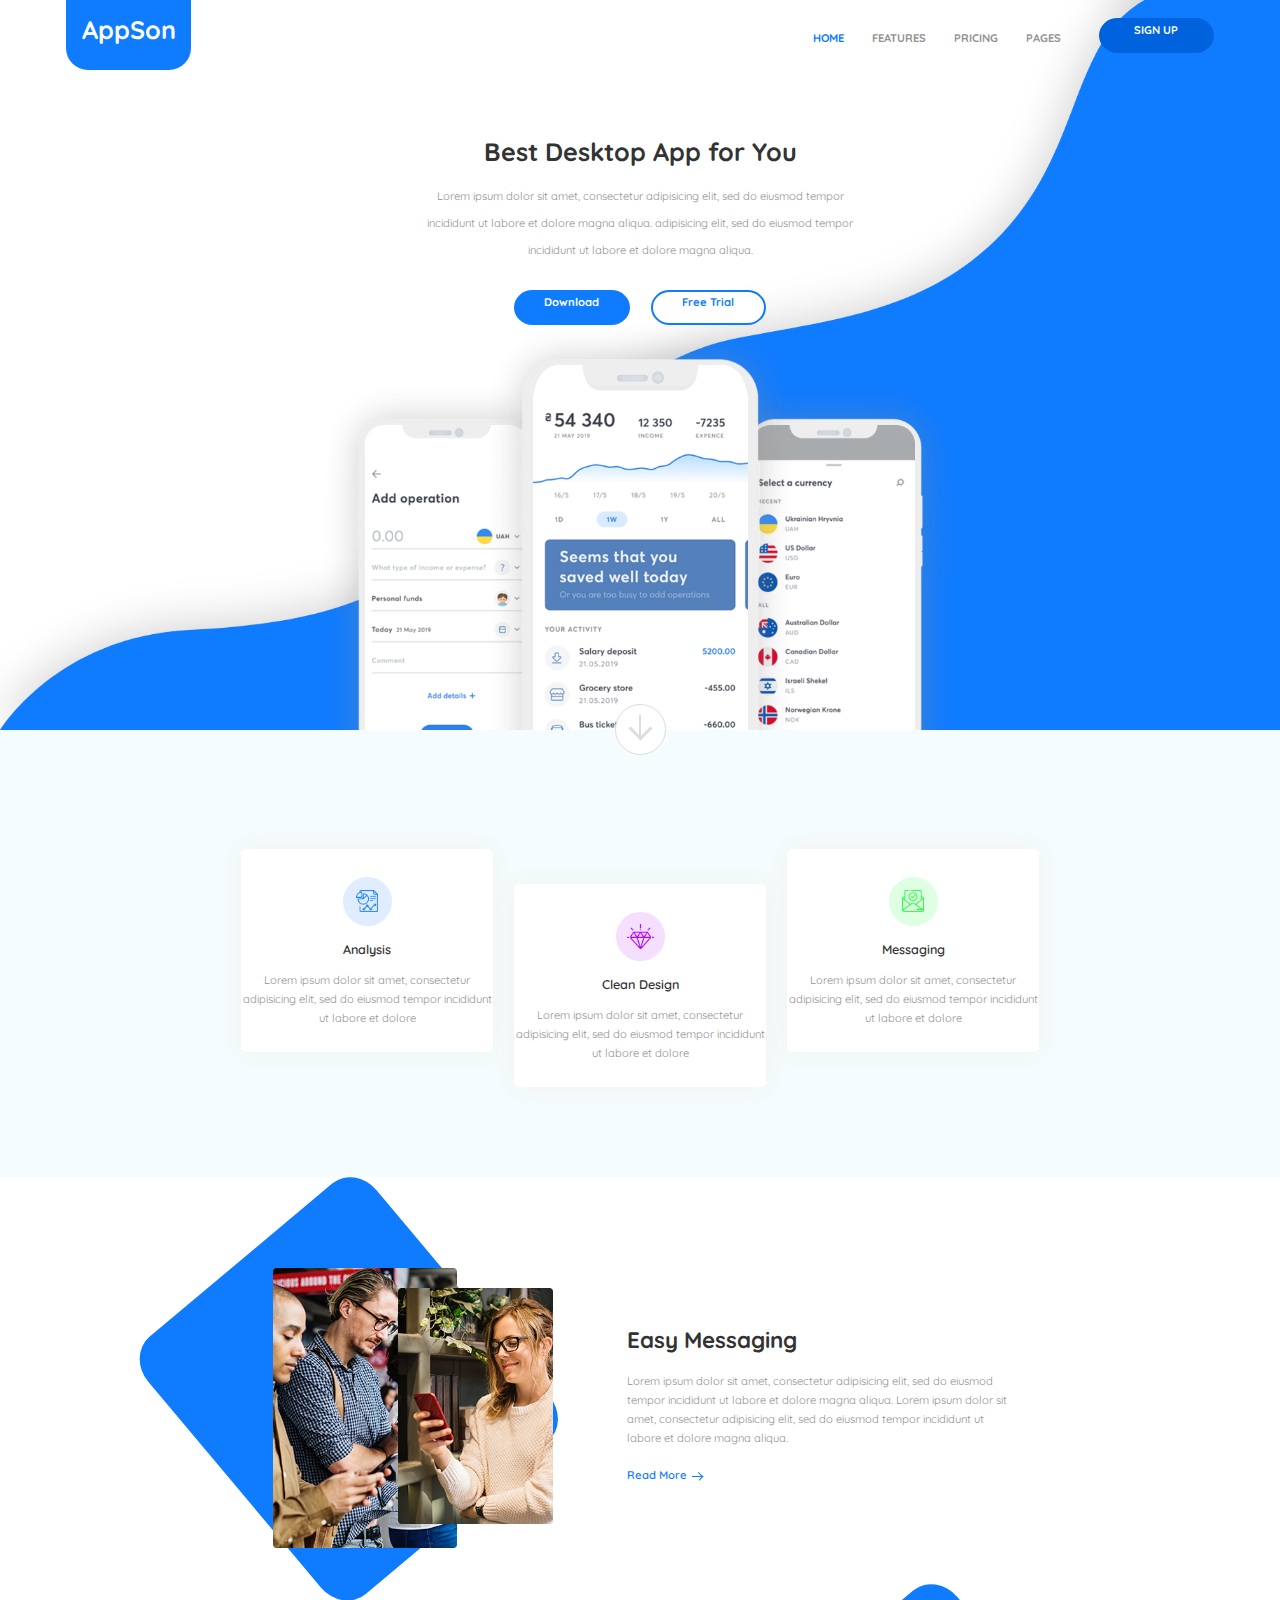
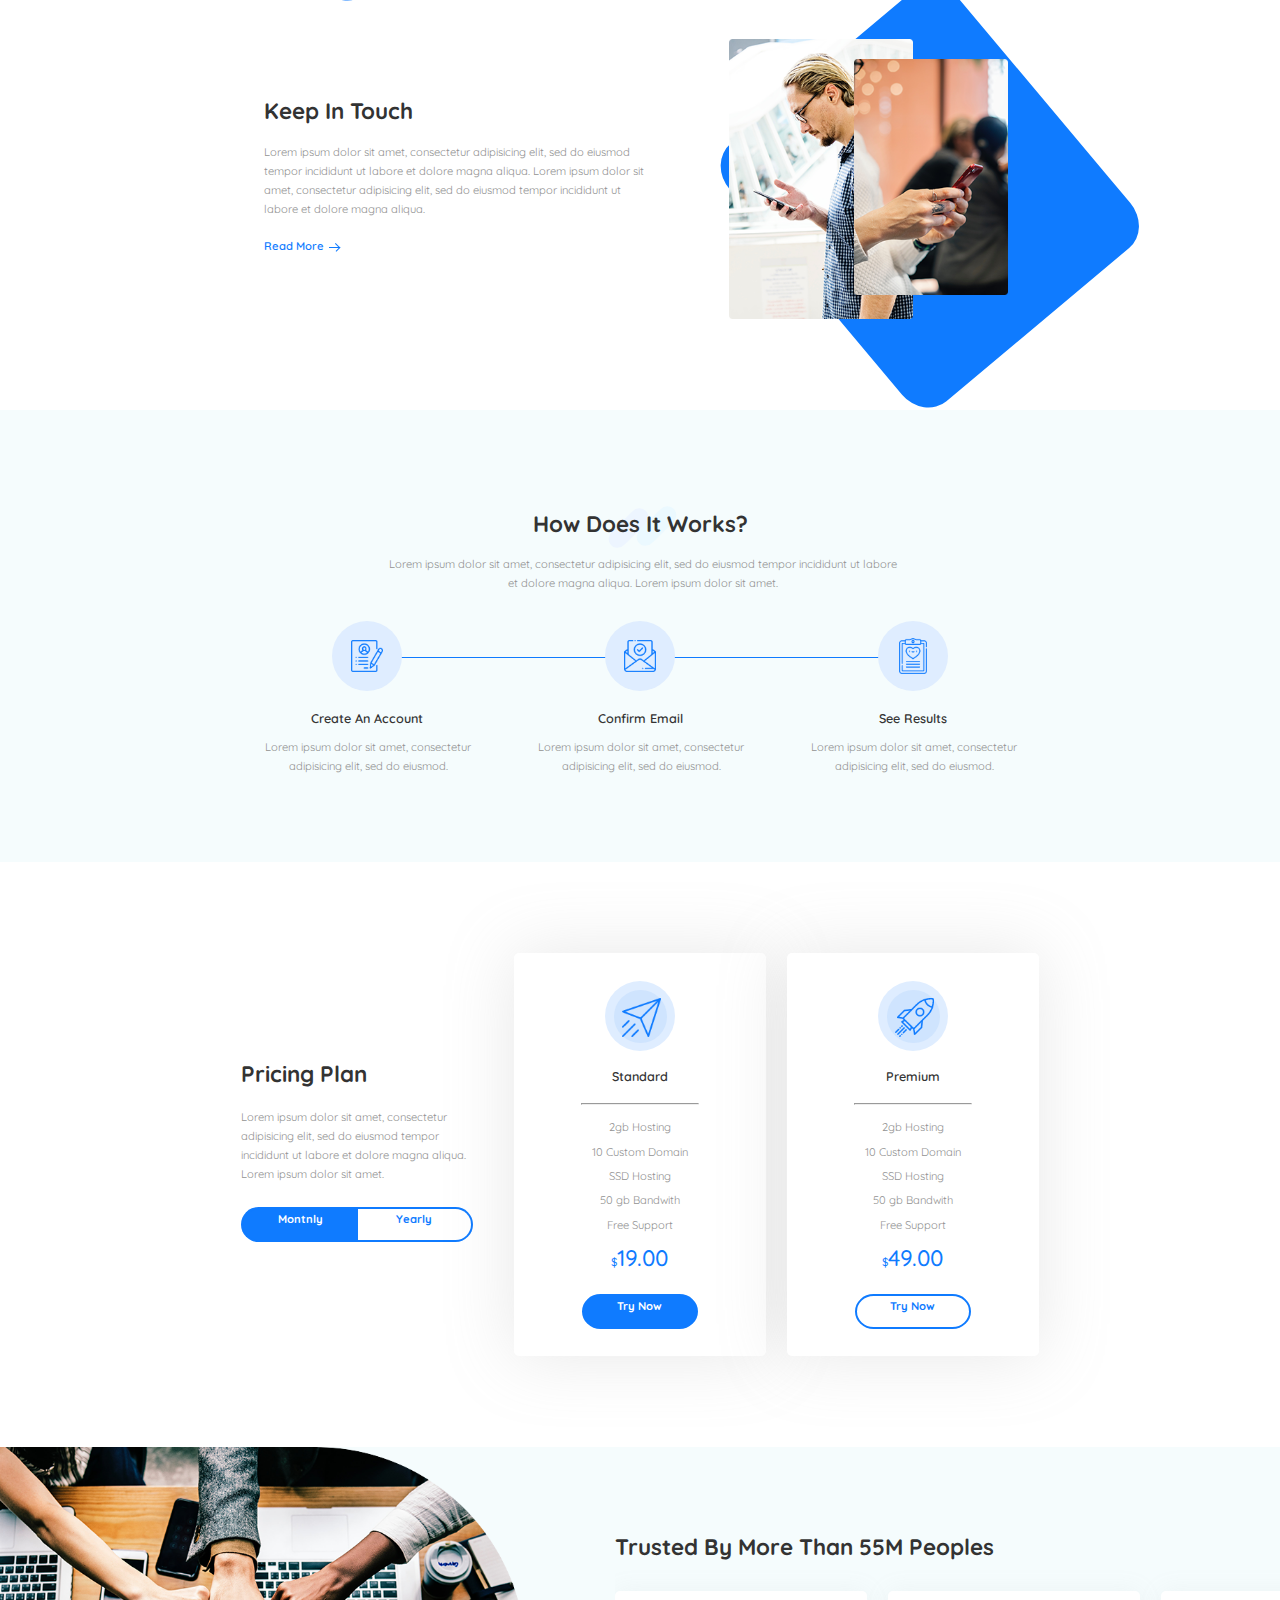
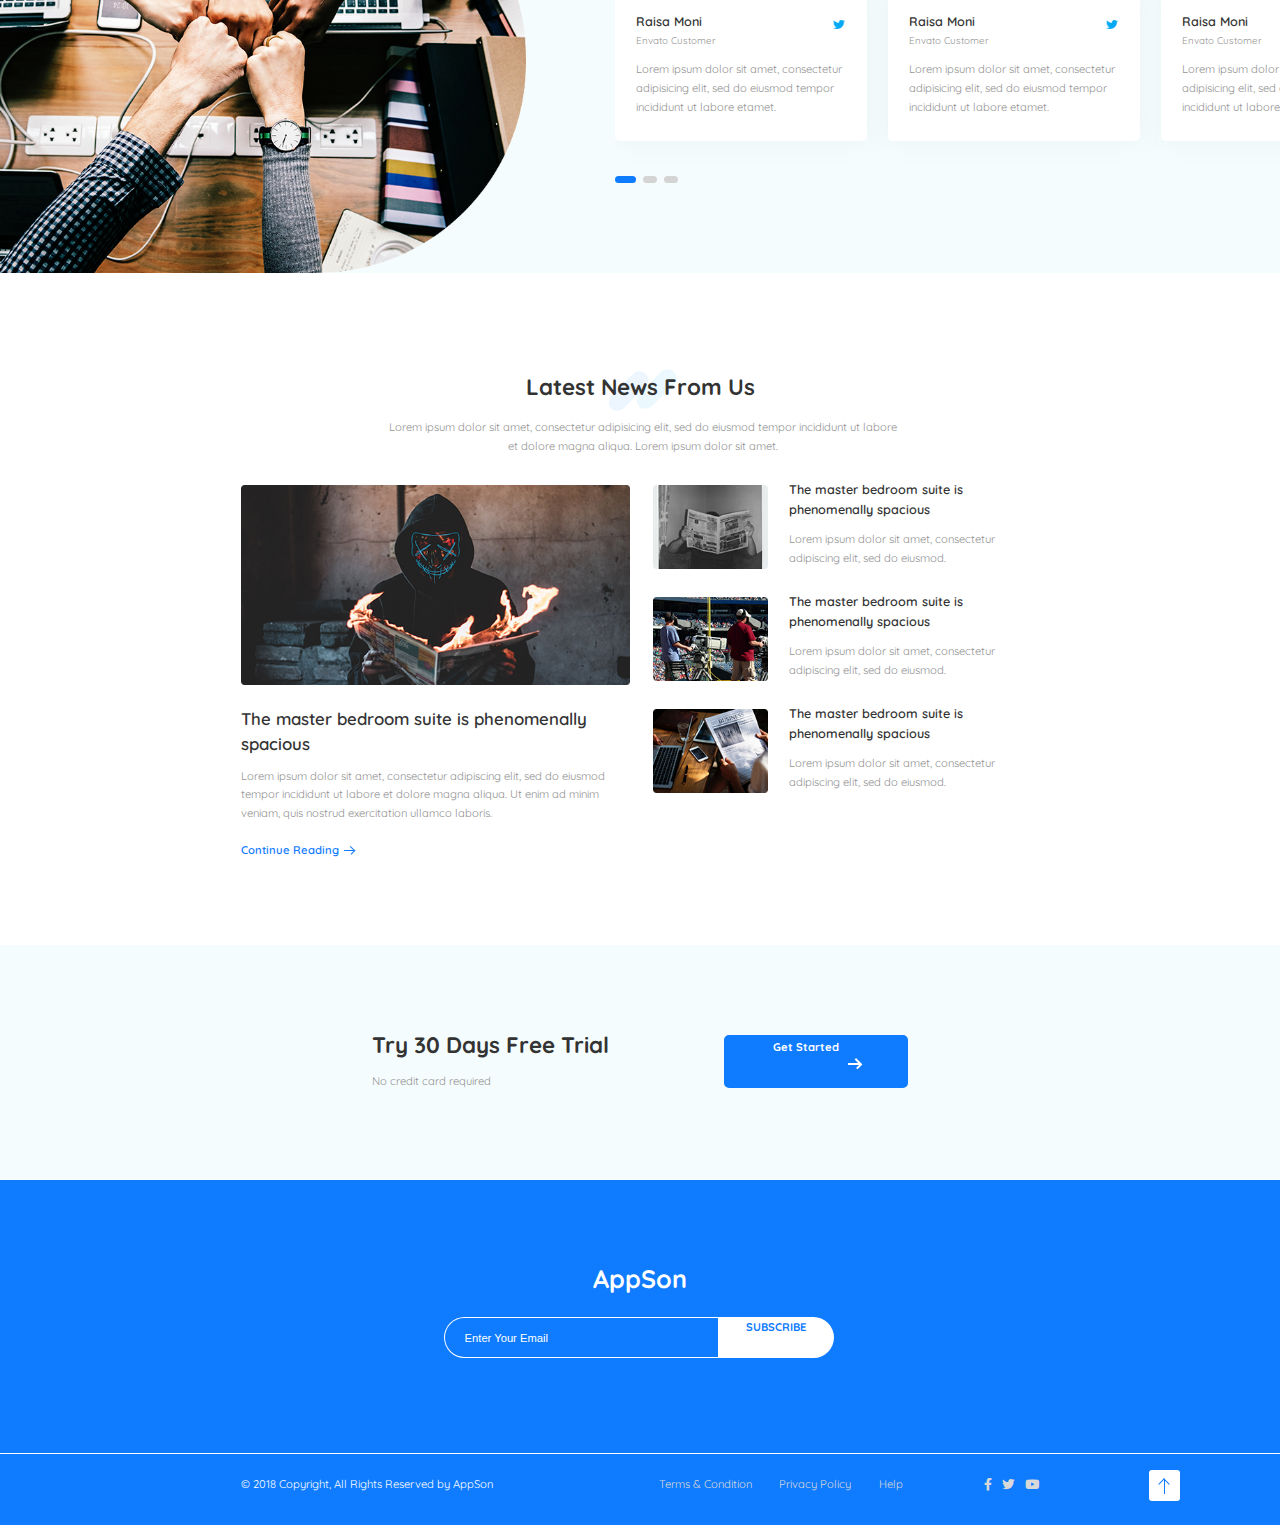
==== commit 912230b3: "Изменил заголовки в постах" ====
--- a/index.html
+++ b/index.html
@@ -356,8 +356,8 @@
                   <img src="./assets/img/homepage-post-1.png" alt="post-image" class="post__preview-big">
 
                   <header class="post__header post__header_big ">
-                    <h2>The master bedroom suite is phenomenally
-                      spacious</h2>
+                    <h2><a href="#" class="post__header_link">The master bedroom suite is phenomenally
+                      spacious</a></h2>
                   </header>
 
                   <section class="post__main-content">
@@ -383,8 +383,10 @@
 
                   <div class="post__text-wrapper">
                     <header class="post__header">
-                      <h2 class="post__header">The master bedroom suite is phenomenally
-                        spacious</h2>
+                      <h2 class="post__header">
+                        <a href="#" class="post__header_link">The master bedroom suite is phenomenally
+                          spacious</a>
+                      </h2>
                     </header>
   
                     <section class="post__main-content">
@@ -400,8 +402,10 @@
 
                   <div class="post__text-wrapper">
                     <header class="post__header">
-                      <h2 class="post__header">The master bedroom suite is phenomenally
-                        spacious</h2>
+                      <h2 class="post__header">
+                        <a href="#" class="post__header_link">The master bedroom suite is phenomenally
+                          spacious</a>
+                      </h2>
                     </header>
   
                     <section class="post__main-content">
@@ -417,8 +421,10 @@
 
                   <div class="post__text-wrapper">
                     <header class="post__header">
-                      <h2 class="post__header">The master bedroom suite is phenomenally
-                        spacious</h2>
+                      <h2 class="post__header">
+                        <a href="#" class="post__header_link">The master bedroom suite is phenomenally
+                          spacious</a>
+                      </h2>
                     </header>
   
                     <section class="post__main-content">
--- a/style/public/homepage.css
+++ b/style/public/homepage.css
@@ -883,6 +883,11 @@
   font-size: 2.4rem;
   font-weight: 600;
   line-height: 3.6rem;
+}
+.post__header_link {
+  color: #333333;
+}
+.post__header_link:hover {
   color: #0f7bff;
 }
 .post_small {
@@ -1017,7 +1022,6 @@
   cursor: pointer;
 }
 .footer__nav-item:hover {
-  opacity: 1;
   color: #fff;
 }
 .footer__nav-item:active {
@@ -1027,26 +1031,36 @@
 .footer__nav-item_active {
   color: #fff;
 }
-.footer .social-media {
-  display: flex;
+
+.social-media {
+  display: flex;
+  justify-content: space-between;
+  align-items: center;
   width: 7.8rem;
   height: 2rem;
 }
-.footer .social-media__link {
-  width: 2.6rem;
+.social-media__link {
   background-repeat: no-repeat;
   background-size: cover;
-}
-.footer .social-media__link-fb {
-  background-image: url(../../assets/img/social-media.png);
-}
-.footer .social-media__link-tw {
-  background-image: url(../../assets/img/social-media.png);
-  background-position-x: 50%;
-}
-.footer .social-media__link-yt {
-  background-image: url(../../assets/img/social-media.png);
-  background-position-x: 100%;
+  color: #929292;
+  font-size: 1.8rem;
+}
+.social-media__link:hover {
+  color: #0f7bff;
+}
+.social-media__link:active {
+  color: #0f7bff;
+  opacity: 0.5;
+}
+.social-media__link_homepage {
+  color: #d8d8d8;
+}
+.social-media__link_homepage:hover {
+  color: #fff;
+}
+.social-media__link_homepage:active {
+  color: #fff;
+  opacity: 0.5;
 }
 
 @media only screen and (min-width: 1920px) {
@@ -1229,6 +1243,7 @@
   }
   .pricing-card__wrapper:last-child {
     width: 100%;
+    padding-bottom: 2rem;
   }
   .pricing-card__wrapper_buy {
     display: flex;
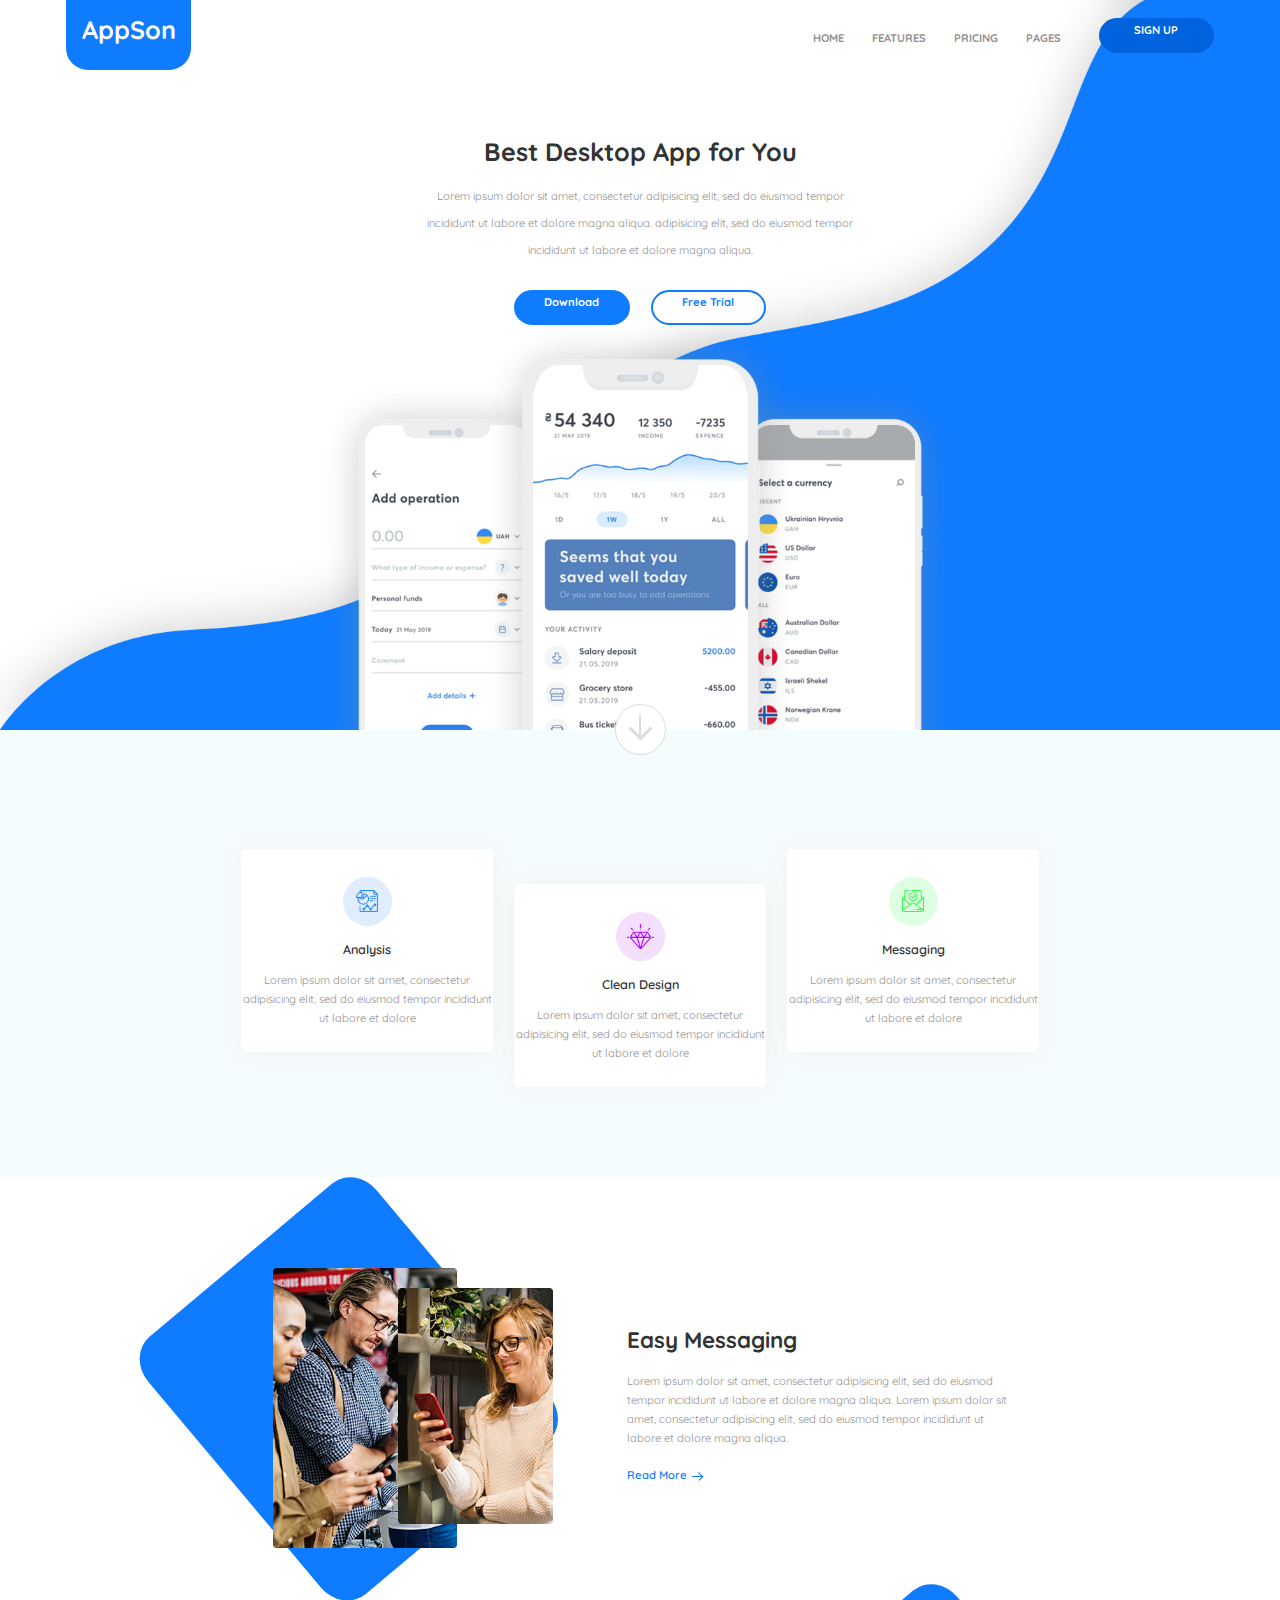
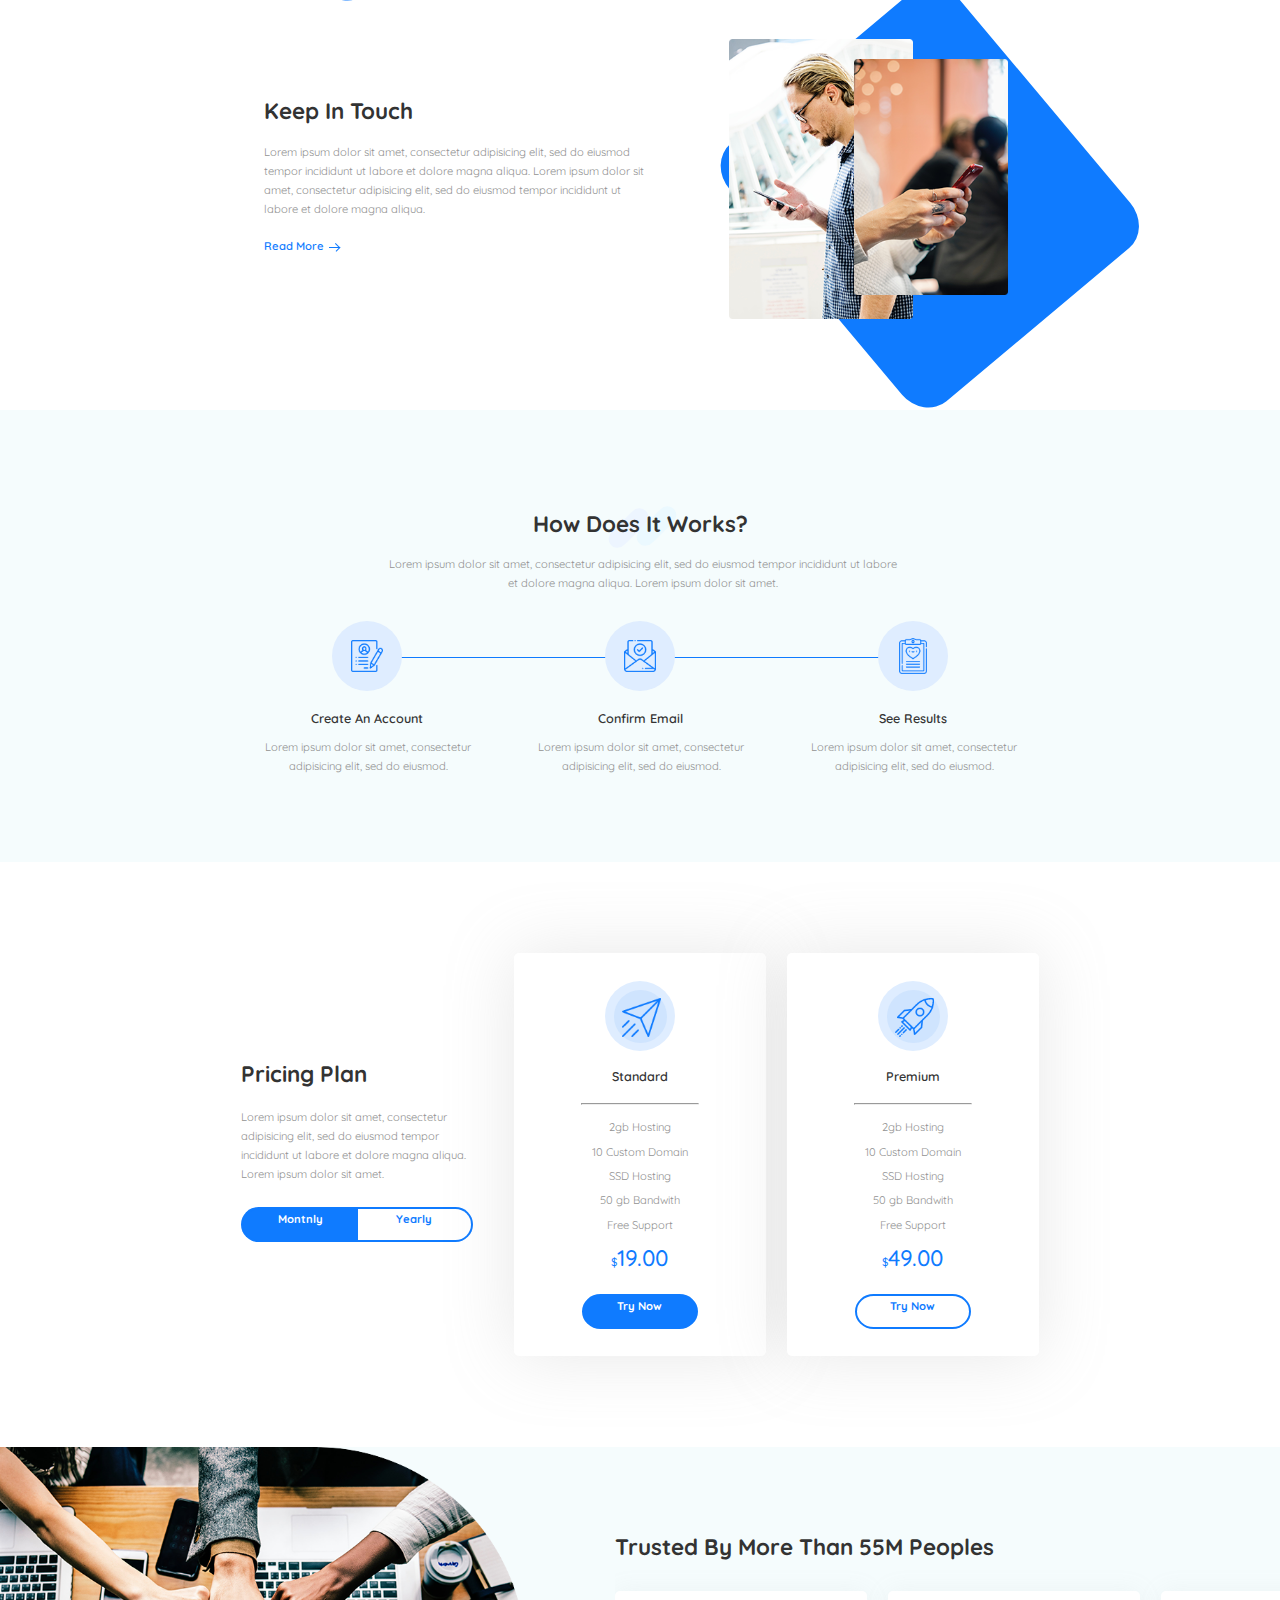
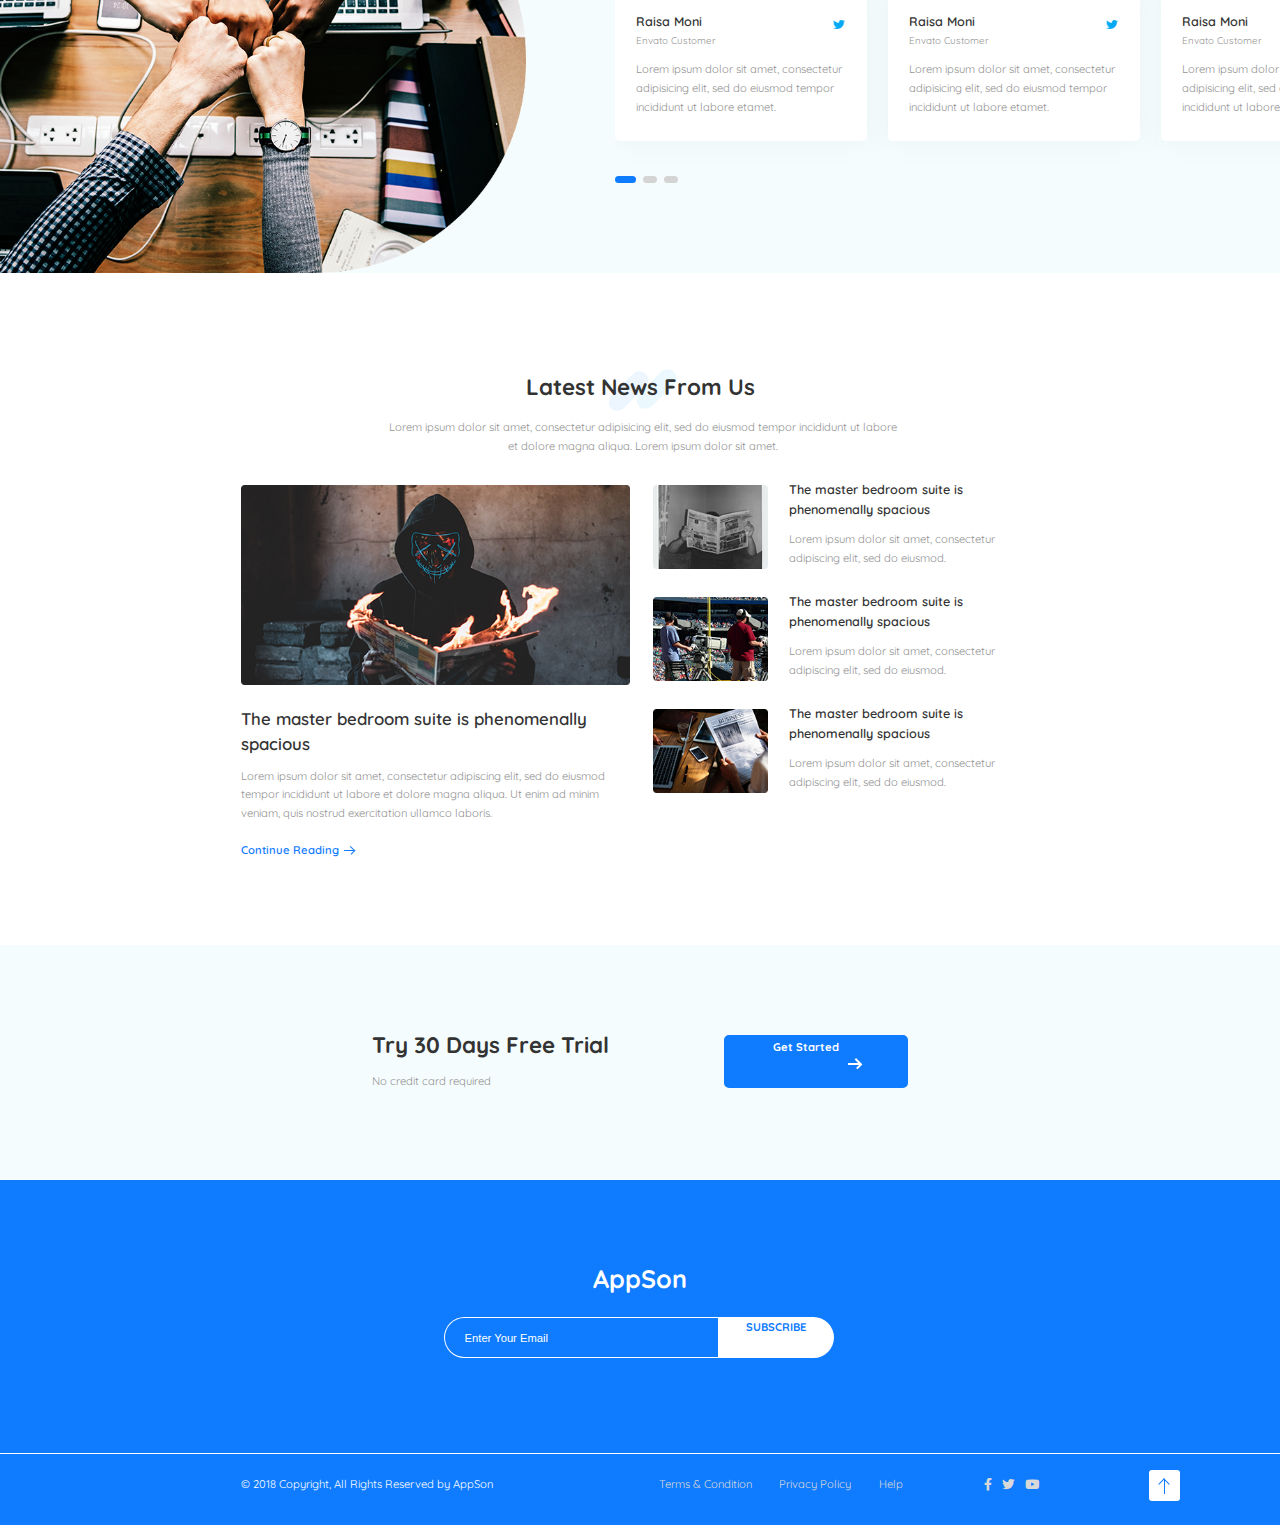
==== commit 972c3b95: "эффекты наведения в меню хэдера" ====
--- a/index.html
+++ b/index.html
@@ -32,13 +32,15 @@
 
           <div class="menu-wrapper">
             <nav class='menu'>
-              <a href="#top" class="menu-item menu-item_active">Home</a>
+              <a href="#top" class="menu-item">Home</a>
               <a href="#features" class="menu-item">Features</a>
               <a href="#pricing" class="menu-item">Pricing</a>
               <a href="./pages/right-sidebar-blog.html" class="menu-item">Pages</a>
             </nav>
     
-            <button class="btn btn_fill btn_dark">SIGN UP</button>
+            <a href="./pages/sign-up.html" class="sign-up_white">
+              <button class="btn btn_fill btn_dark">SIGN UP</button>
+            </a>
           </div>
 
           <a href="#" class="m-menu-link"><span class="menu-burger"></span></a>
@@ -356,7 +358,7 @@
                   <img src="./assets/img/homepage-post-1.png" alt="post-image" class="post__preview-big">
 
                   <header class="post__header post__header_big ">
-                    <h2><a href="#" class="post__header_link">The master bedroom suite is phenomenally
+                    <h2><a href="./pages/right-sidebar-blog-details.html" class="post__header_link">The master bedroom suite is phenomenally
                       spacious</a></h2>
                   </header>
 
@@ -369,7 +371,7 @@
                   </section>
                   
                   <footer>
-                    <a href="#" class="link">
+                    <a href="./pages/right-sidebar-blog-details.html" class="link">
                       Continue Reading
                       <span class="link__arrow"></span>
                     </a>
@@ -384,7 +386,7 @@
                   <div class="post__text-wrapper">
                     <header class="post__header">
                       <h2 class="post__header">
-                        <a href="#" class="post__header_link">The master bedroom suite is phenomenally
+                        <a href="./pages/right-sidebar-blog-details.html" class="post__header_link">The master bedroom suite is phenomenally
                           spacious</a>
                       </h2>
                     </header>
@@ -403,7 +405,7 @@
                   <div class="post__text-wrapper">
                     <header class="post__header">
                       <h2 class="post__header">
-                        <a href="#" class="post__header_link">The master bedroom suite is phenomenally
+                        <a href="./pages/right-sidebar-blog-details.html" class="post__header_link">The master bedroom suite is phenomenally
                           spacious</a>
                       </h2>
                     </header>
@@ -422,7 +424,7 @@
                   <div class="post__text-wrapper">
                     <header class="post__header">
                       <h2 class="post__header">
-                        <a href="#" class="post__header_link">The master bedroom suite is phenomenally
+                        <a href="./pages/right-sidebar-blog-details.html" class="post__header_link">The master bedroom suite is phenomenally
                           spacious</a>
                       </h2>
                     </header>
--- a/style/public/homepage.css
+++ b/style/public/homepage.css
@@ -10,6 +10,10 @@
 }
 a:active {
   opacity: 0.5;
+}
+
+.sign-up_white {
+  color: #ffffff;
 }
 
 .main-content {
@@ -346,7 +350,7 @@
   color: #0f7bff;
 }
 .header-top .menu-item:hover {
-  border-bottom: 2px solid #0f7bff;
+  color: #0f7bff;
 }
 .header-top .menu-item:active {
   color: #0f7bff;
@@ -1357,6 +1361,12 @@
     width: 40%;
   }
 }
+@media only screen and (max-width: 500px) {
+  .footer__nav {
+    flex-direction: column;
+    width: 16rem;
+  }
+}
 @media only screen and (max-width: 380px) {
   .pricing-card__wrapper_buy {
     flex-direction: column;
@@ -1376,6 +1386,10 @@
     right: 0%;
     bottom: auto;
   }
+
+  .social-media {
+    width: 10rem;
+  }
 }
 
 /*# sourceMappingURL=homepage.css.map */
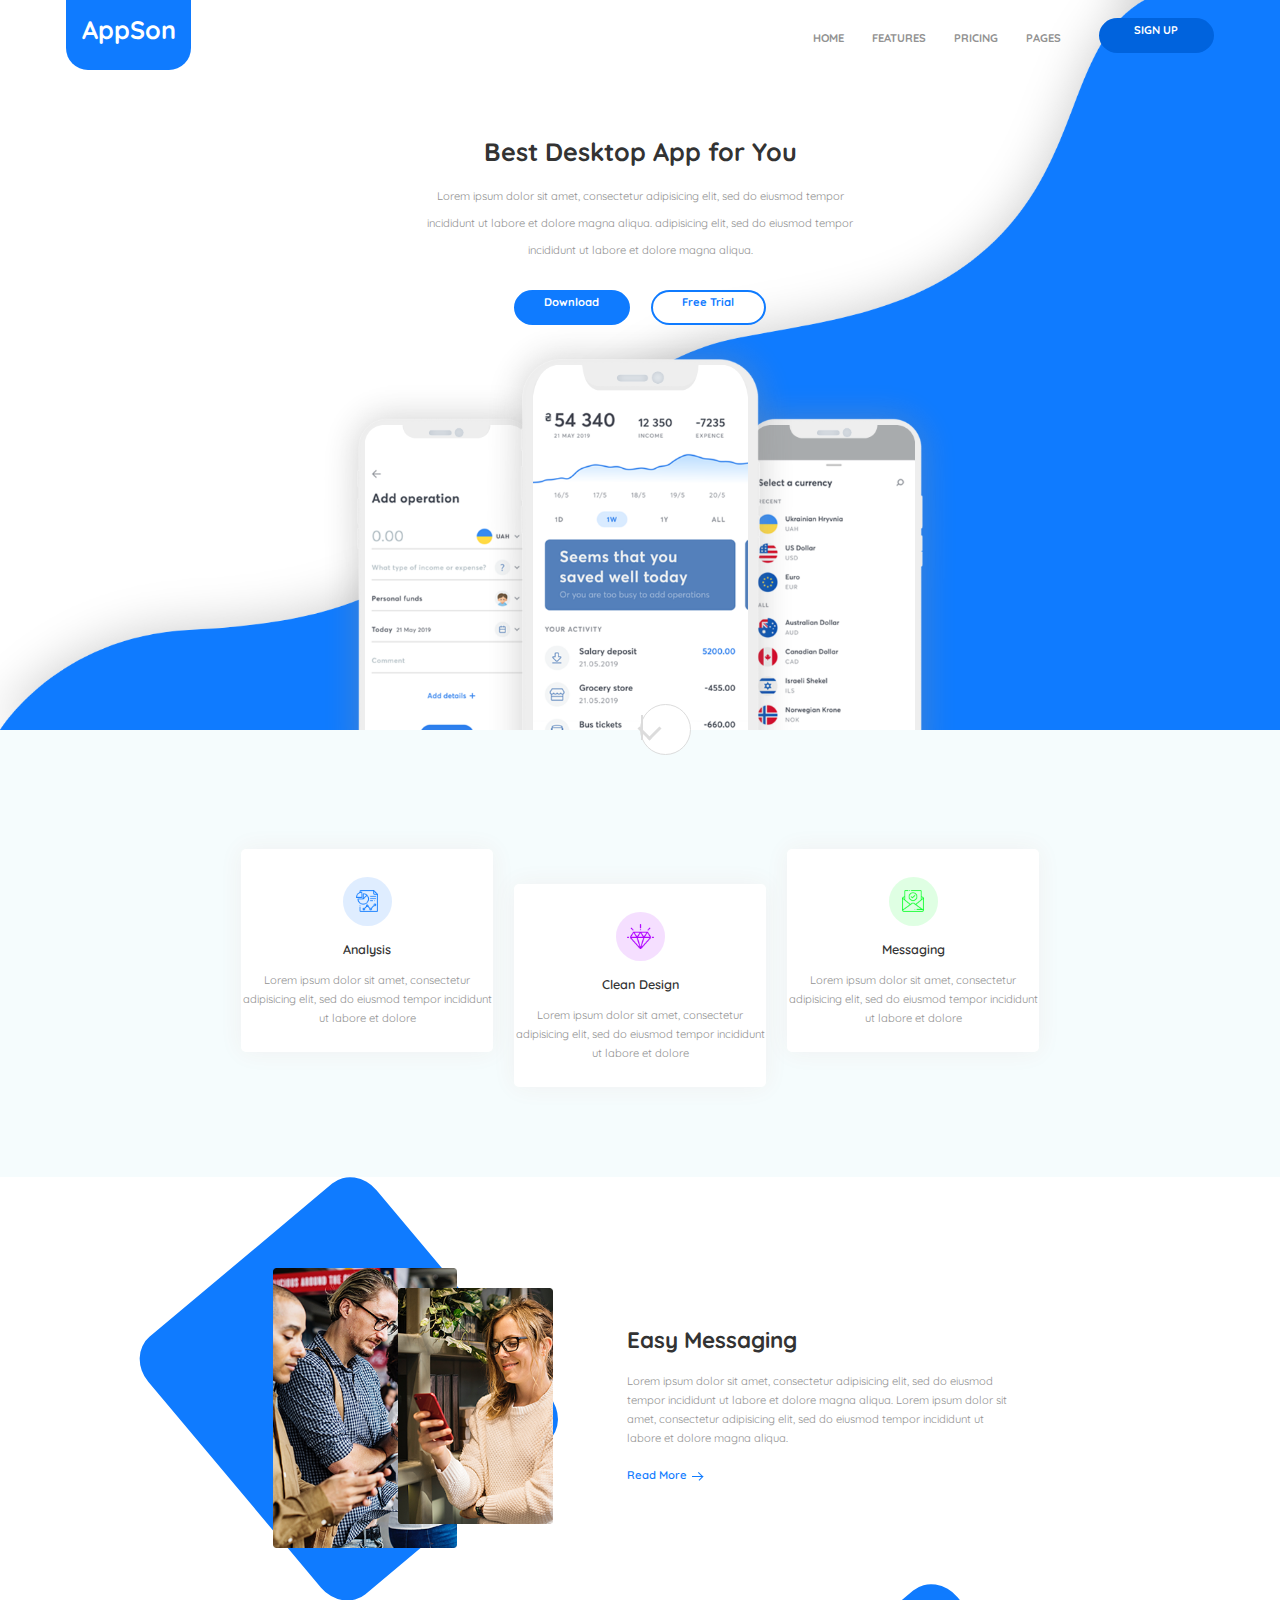
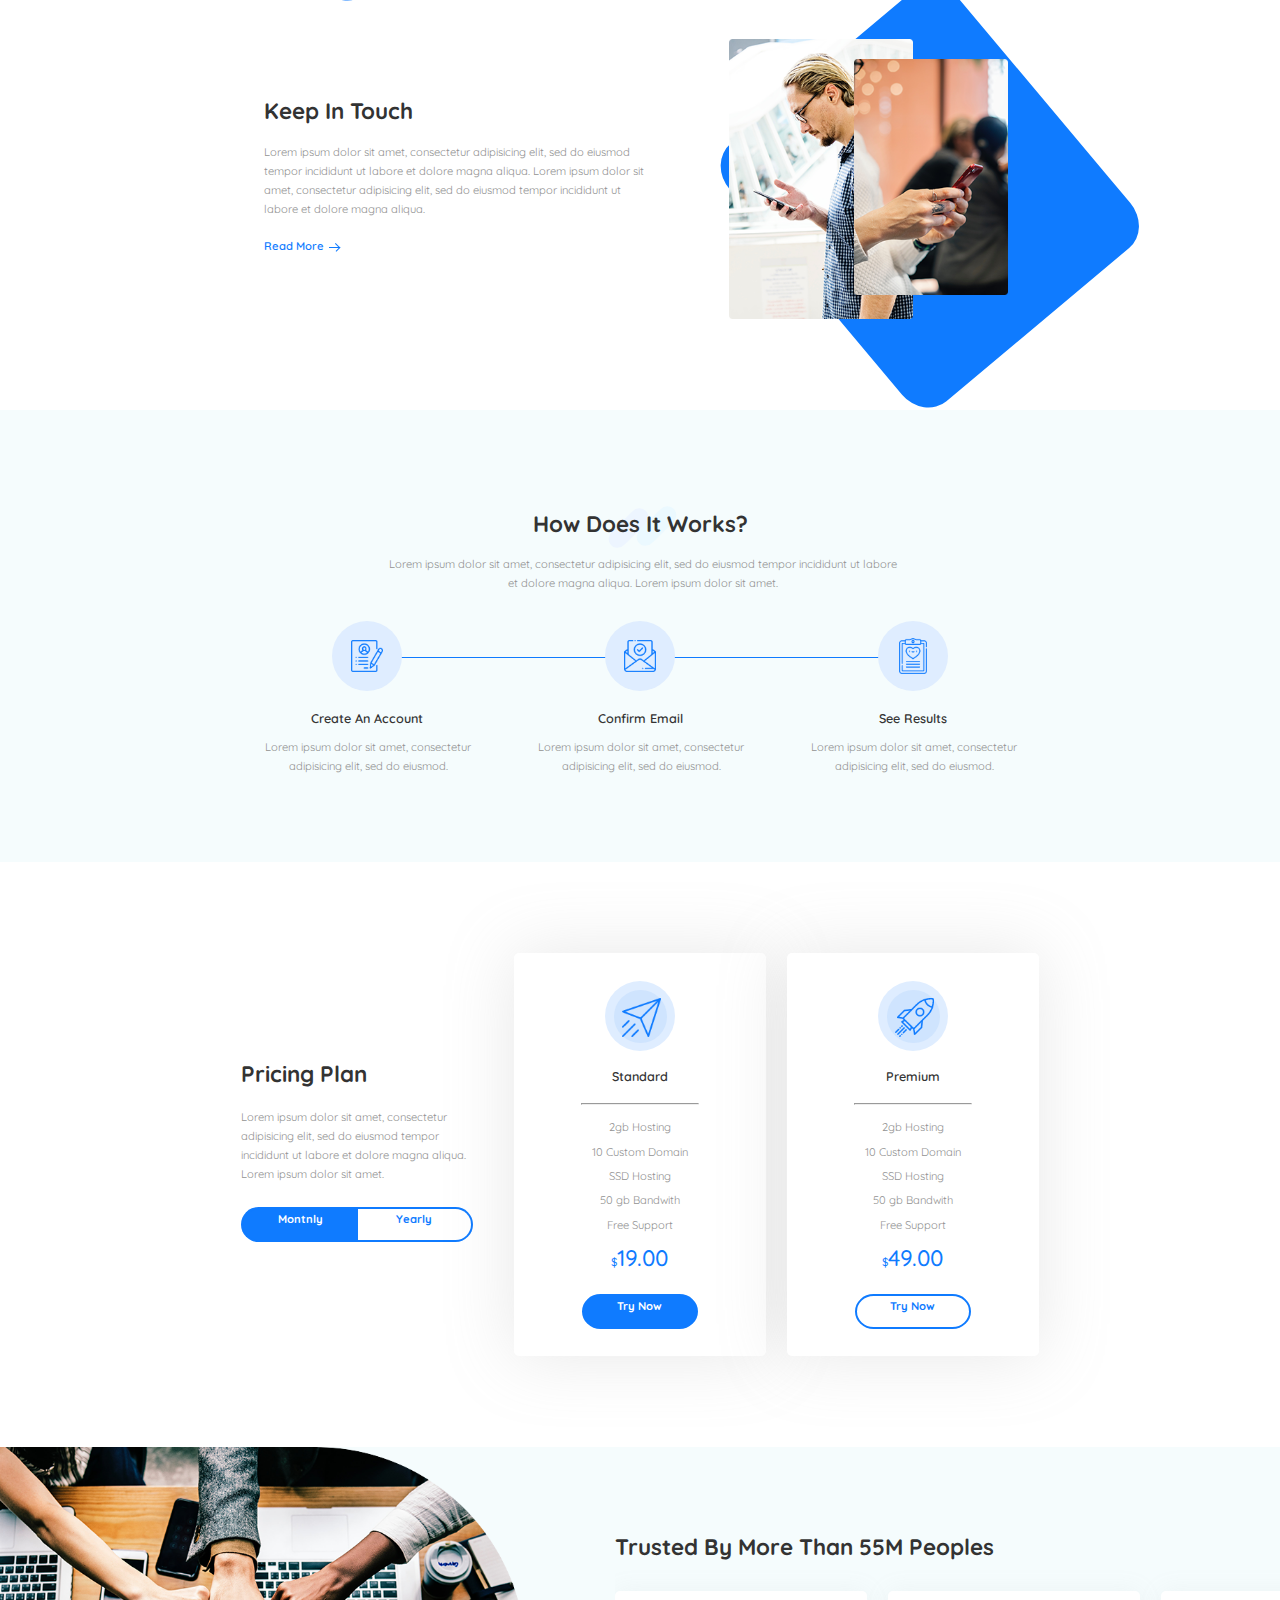
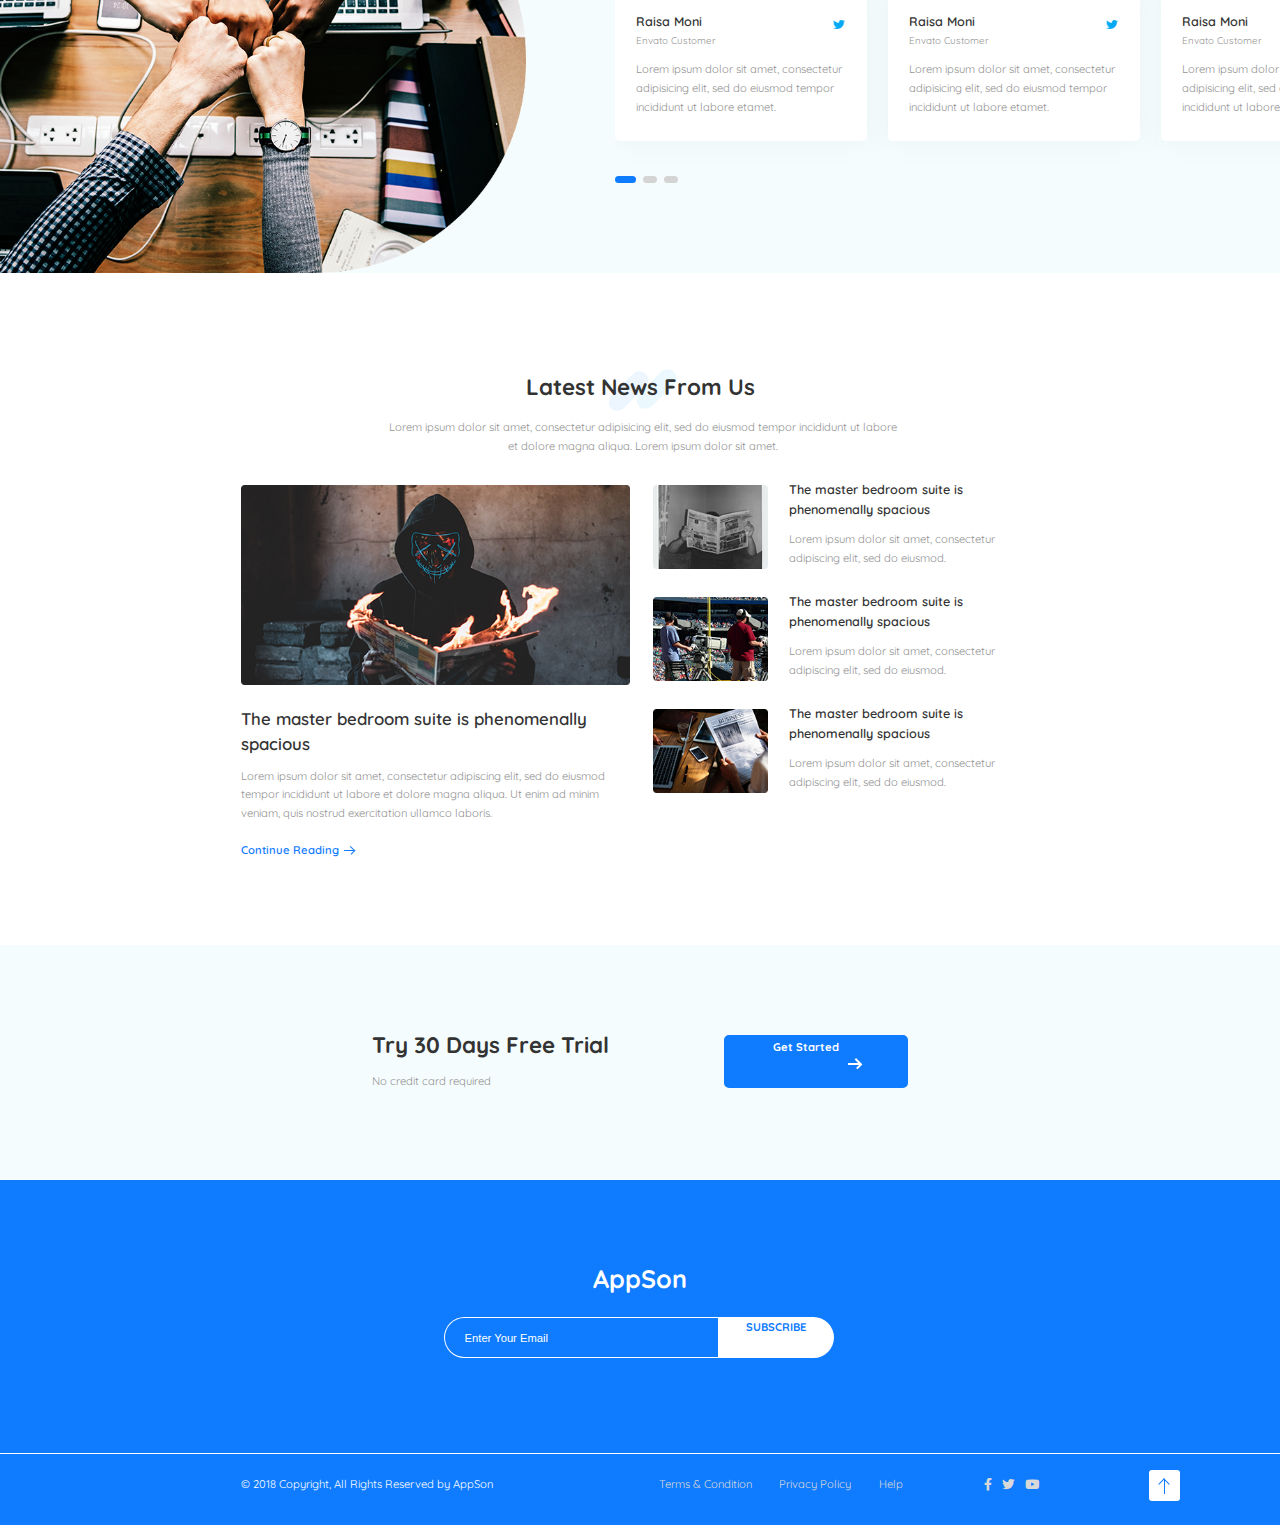
==== commit fe5b1ad7: "Подключил скрипт отвечающий за плавный скроллинг и исправил адресс ссылок в меню хэдера" ====
--- a/index.html
+++ b/index.html
@@ -15,15 +15,17 @@
 
       <nav class="m-menu">
         <a class="close-m-menu">&times;</a>
-        <a class="m-menu-item" href="#top">Home</a>
-        <a class="m-menu-item" href="#features">Features</a>
-        <a class="m-menu-item" href="#pricing">Pricing</a>
+        <a class="m-menu-item" href="#top" name="scroll-link">Home</a>
+        <a class="m-menu-item" href="#features" name="scroll-link">Features</a>
+        <a class="m-menu-item" href="#pricing" name="scroll-link">Pricing</a>
         <a class="m-menu-item" href="./pages/right-sidebar-blog.html">Pages</a>
-        <button class="btn btn_fill btn_dark">SIGN UP</button>
+        <a href="./pages/sign-up.html" class="sign-up_white">
+          <button class="btn btn_fill btn_dark">SIGN UP</button>
+        </a>
       </nav>
 
-      <header class="page-header">
-        <a name="top"></a>
+      <header class="page-header" id="top">
+        <!-- <a name="top"></a> -->
 
         <section class="header-top">
           <div class="logo">
@@ -32,9 +34,9 @@
 
           <div class="menu-wrapper">
             <nav class='menu'>
-              <a href="#top" class="menu-item">Home</a>
-              <a href="#features" class="menu-item">Features</a>
-              <a href="#pricing" class="menu-item">Pricing</a>
+              <a href="#top" class="menu-item" name="scroll-link">Home</a>
+              <a href="#features" class="menu-item" name="scroll-link">Features</a>
+              <a href="#pricing" class="menu-item" name="scroll-link">Pricing</a>
               <a href="./pages/right-sidebar-blog.html" class="menu-item">Pages</a>
             </nav>
     
@@ -77,18 +79,18 @@
           </div>
         </div>
 
-        <div class="next-section-btn">
-          <a href="#next-section">
+        <a href="#features" name="scroll-link">
+          <div class="next-section-btn">
             <div class="arrow"></div>
             <div class="arrow-down"></div>
-          </a>
-        </div>
+          </div>
+        </a>
       </header>
 
       <main>
-        <section class="features">
-          <a name="features"></a>
-          <a name="next-section"></a>
+        <section class="features" id="features">
+          <!-- <a name="features"></a> -->
+          <!-- <a name="next-section"></a> -->
           <div class="content-align features-wrapper">
 
             <div class="feature-item">
@@ -209,8 +211,8 @@
           </div>
         </section>
 
-        <section class="pricing">
-          <a name="pricing"></a>
+        <section class="pricing" id="pricing">
+          <!-- <a name="pricing"></a> -->
           <div class="content-align pricing-wrapper">
             
             <div class="pricing-plan">
@@ -493,7 +495,7 @@
       </footer>
 
       <div class="scroll">
-        <a href="#top">
+        <a href="#top" name="scroll-link">
           <div class="scroll__arrow"></div>
             <div class="scroll__arrow_top"></div>
         </a>
@@ -501,6 +503,8 @@
 
     </div>
 
+    <script src="./scripts/smooth-scroll.js"></script>
     <script src="./scripts/m-menu.js"></script>
+    
   </body>
 </html>--- a/style/public/btn.css
+++ b/style/public/btn.css
@@ -33,4 +33,8 @@
   opacity: 0.5;
 }
 
+:active, :hover, :focus {
+  outline: none;
+}
+
 /*# sourceMappingURL=btn.css.map */
